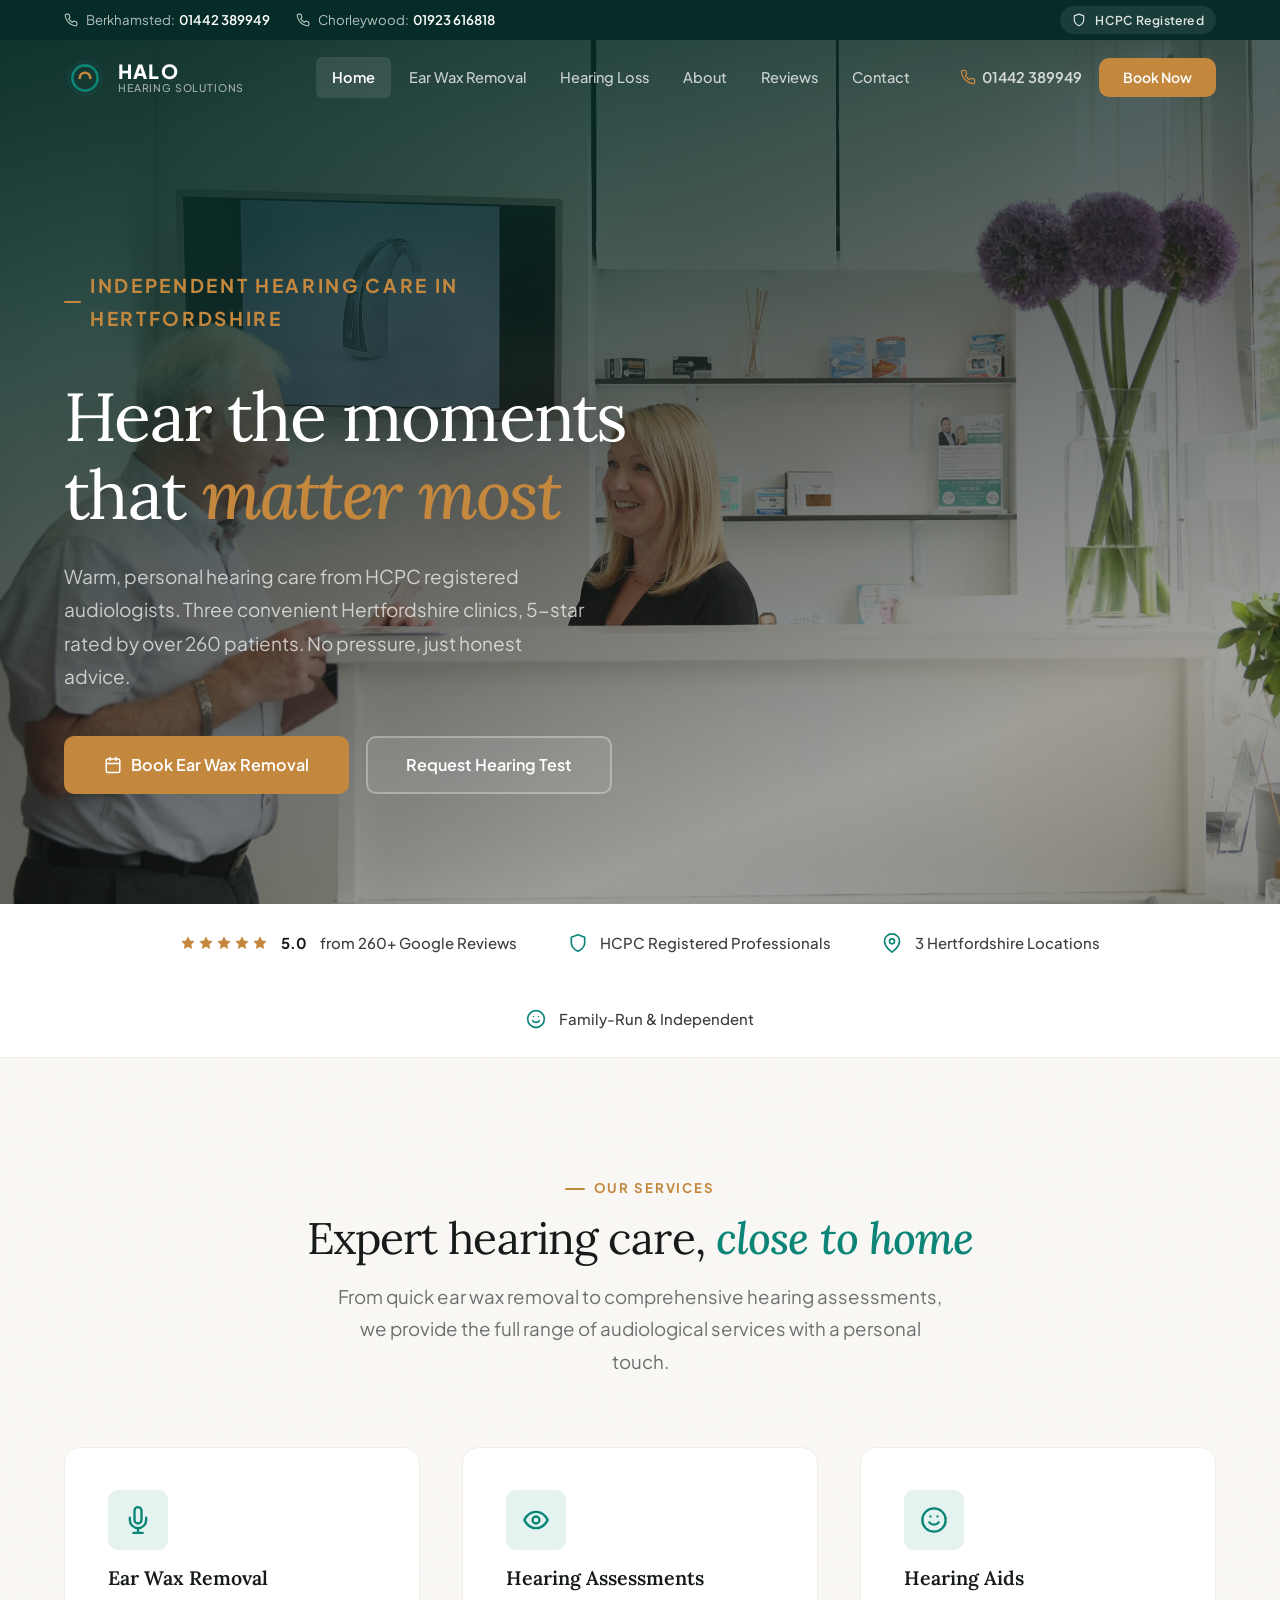
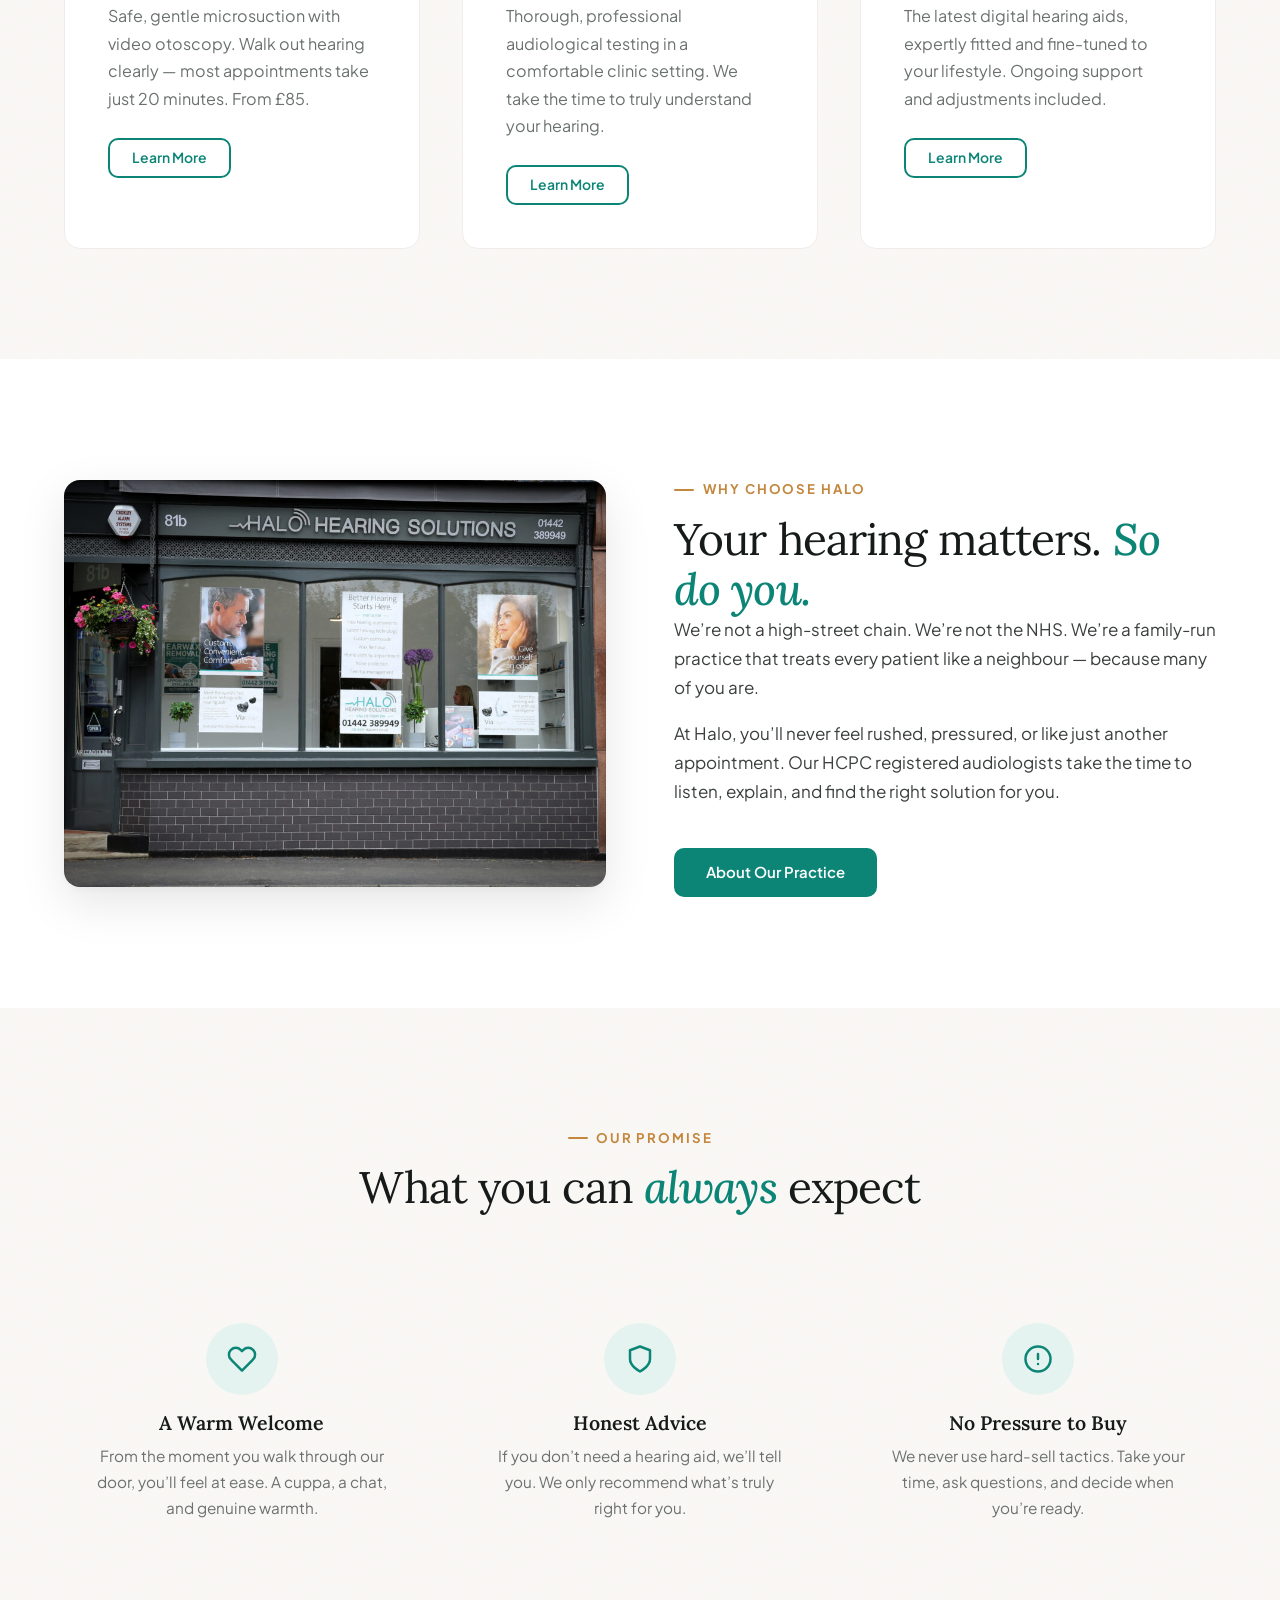
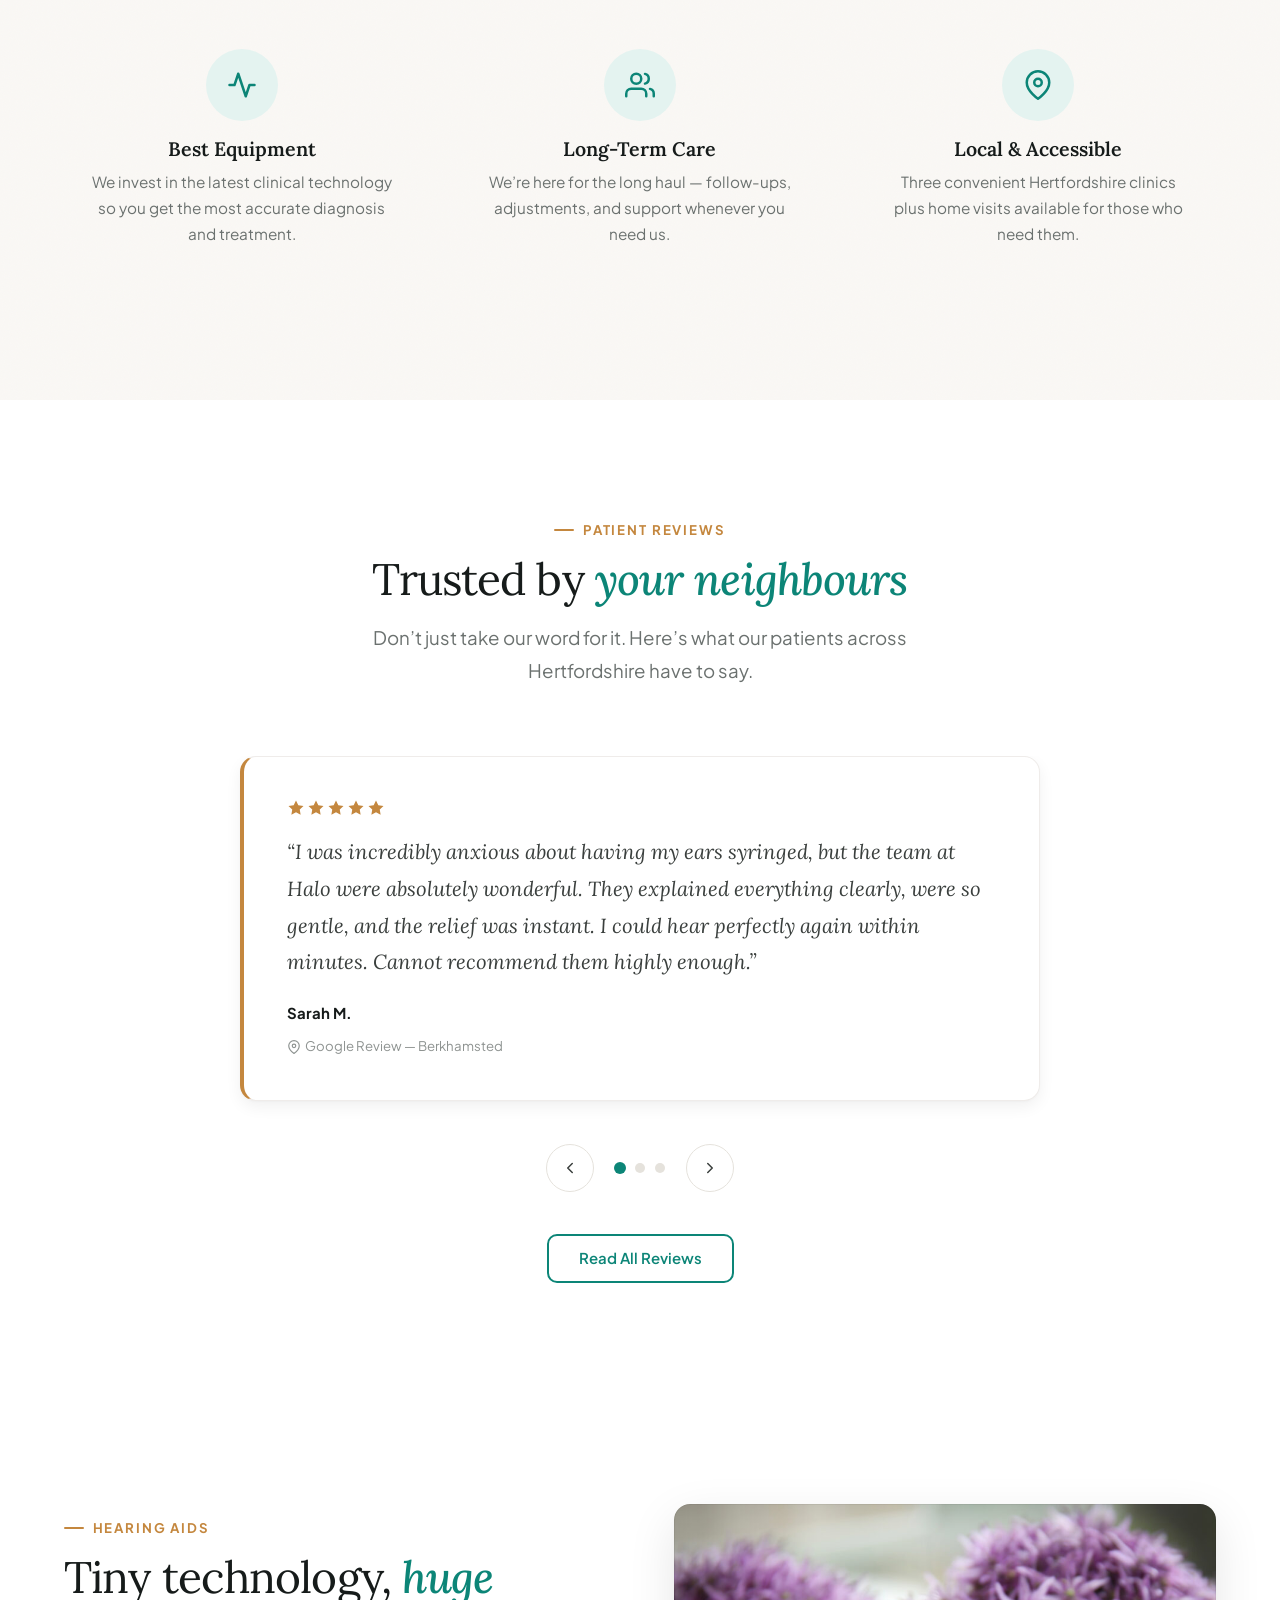
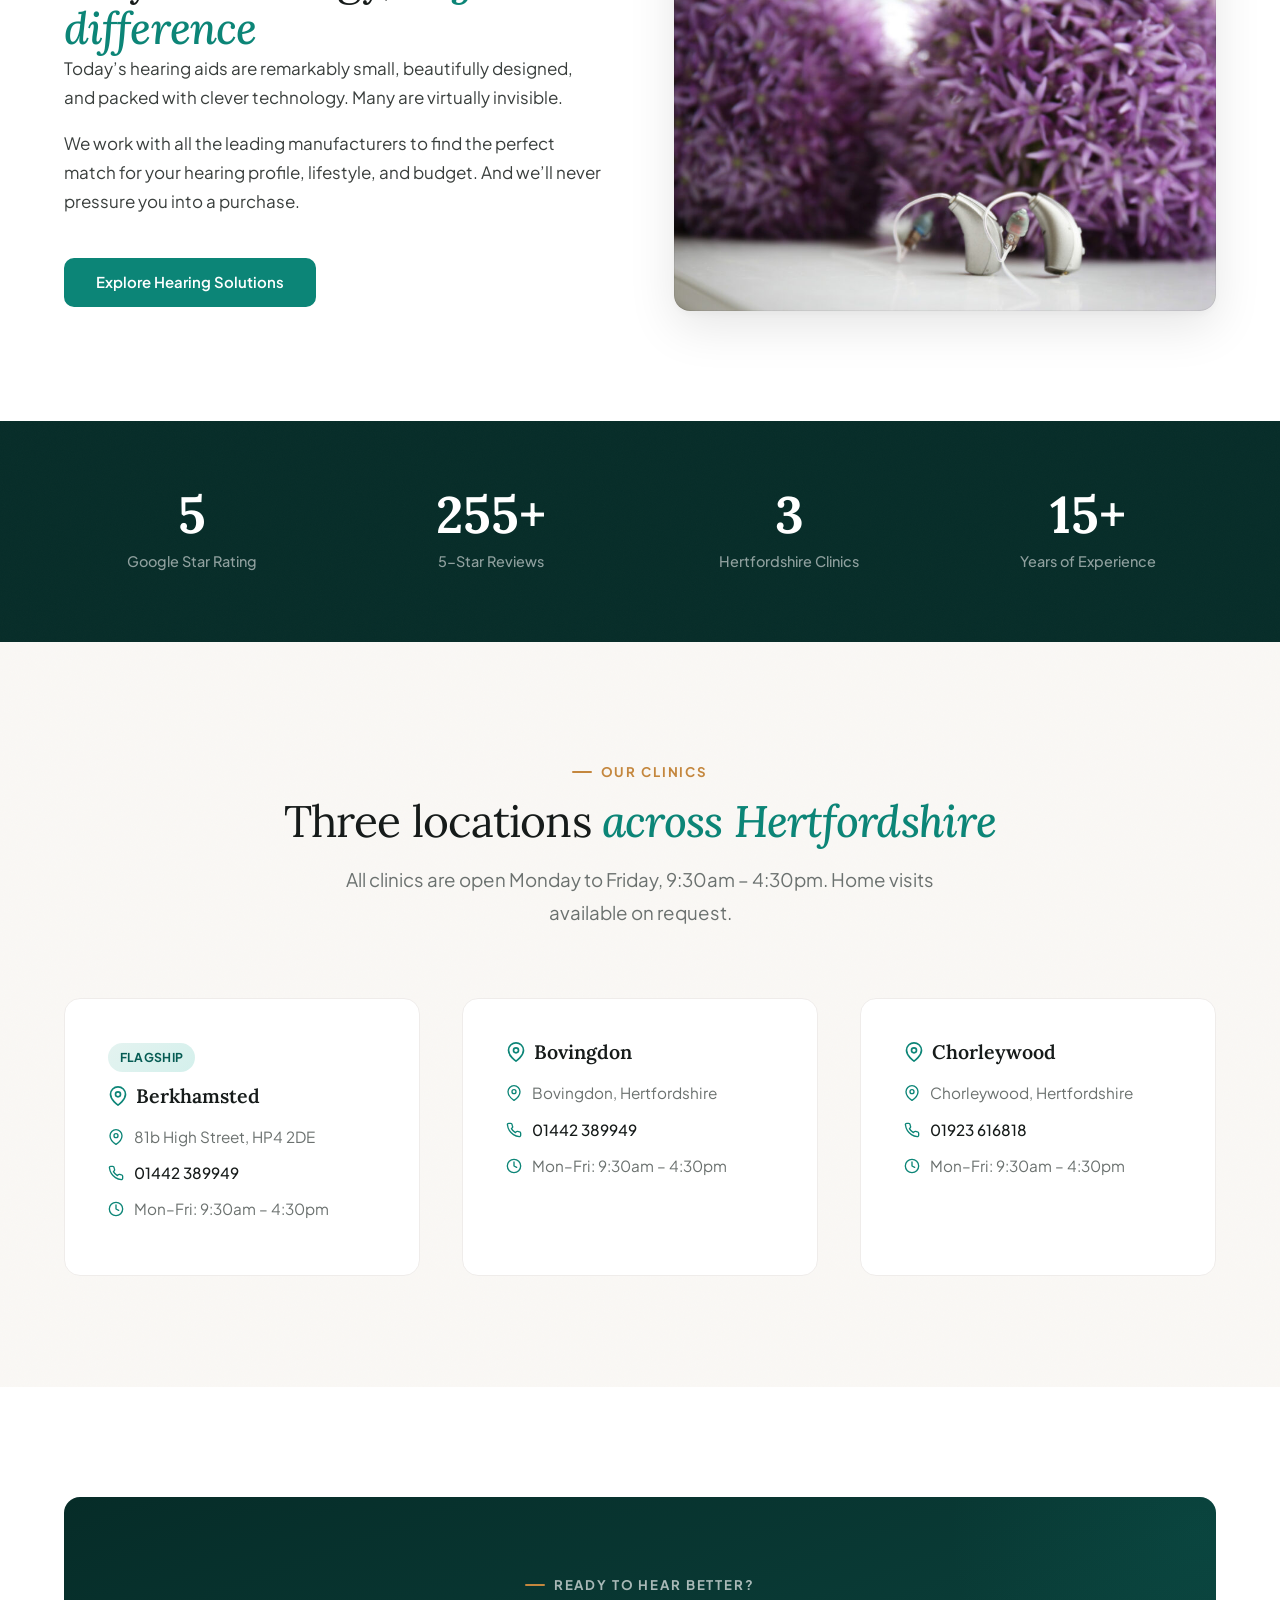
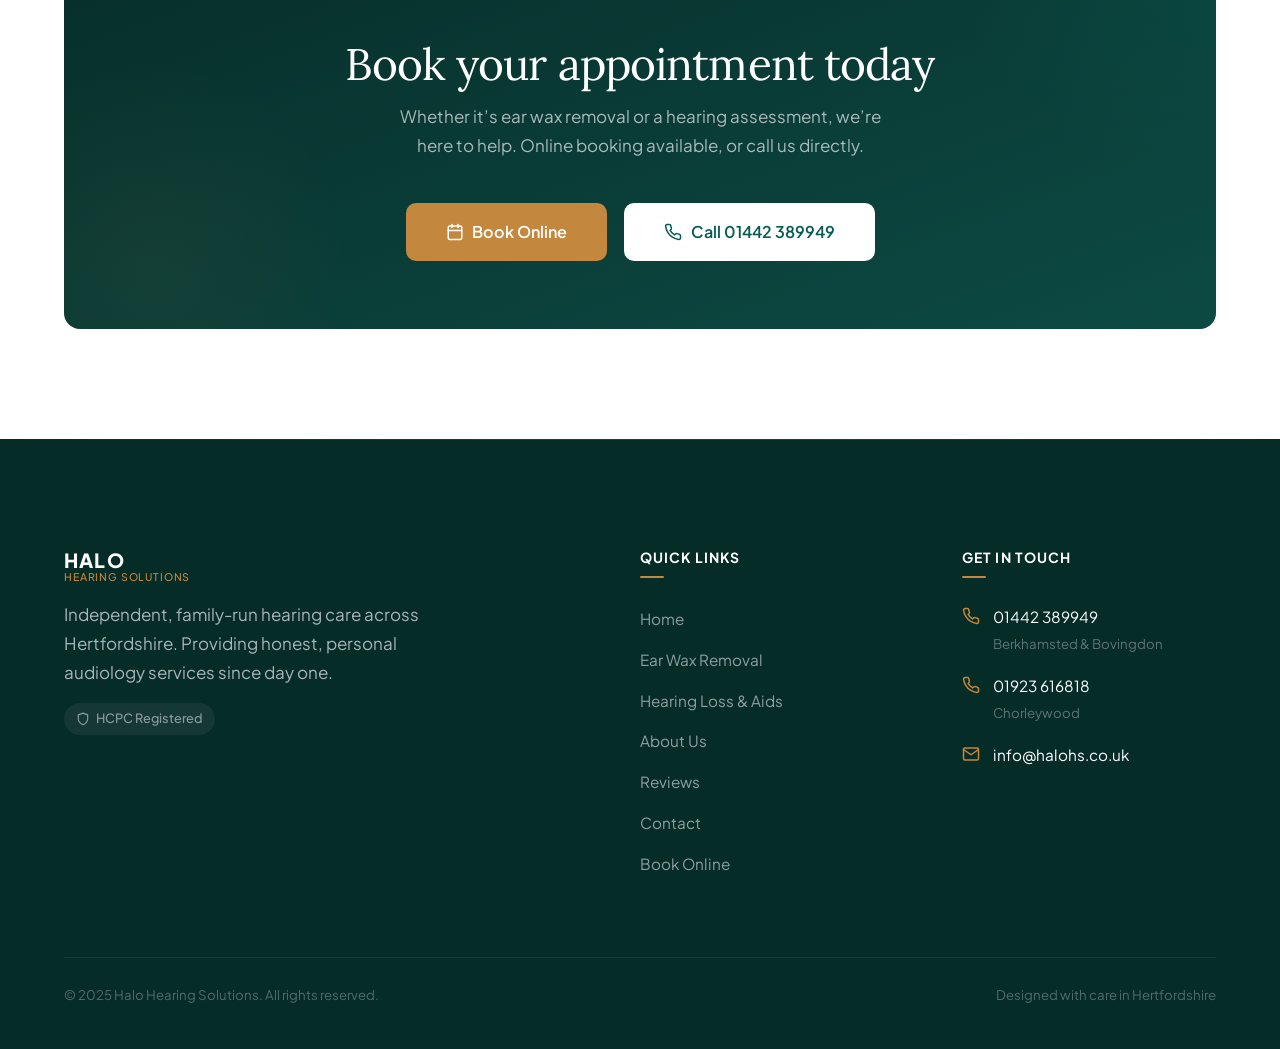
==== index.html @ b7a4bb9e "Initial commit: Halo Hearing Solutions website v5.0 Premium hearing care practice website for Hertfo" ====
<!DOCTYPE html>
<html lang="en">
<head>
  <meta charset="UTF-8">
  <meta name="viewport" content="width=device-width, initial-scale=1.0">
  <title>Halo Hearing Solutions | Independent Hearing Care in Hertfordshire</title>
  <meta name="description" content="Halo Hearing Solutions — independent, 5-star rated hearing care in Berkhamsted, Bovingdon &amp; Chorleywood. Ear wax removal, hearing tests &amp; hearing aids. HCPC registered.">
  <meta property="og:title" content="Halo Hearing Solutions | Independent Hearing Care in Hertfordshire">
  <meta property="og:description" content="Premium, independent hearing care across three Hertfordshire locations. 5-star Google rated. HCPC registered professionals.">
  <meta property="og:type" content="website">
  <link rel="icon" href="data:image/svg+xml,<svg xmlns='http://www.w3.org/2000/svg' viewBox='0 0 100 100'><text y='.9em' font-size='90'>👂</text></svg>">
  <link rel="preconnect" href="https://fonts.googleapis.com">
  <link rel="preconnect" href="https://fonts.gstatic.com" crossorigin>
  <link href="https://fonts.googleapis.com/css2?family=Lora:ital,wght@0,400;0,500;0,600;0,700;1,400;1,600&family=Plus+Jakarta+Sans:wght@400;500;600;700&display=swap" rel="stylesheet">
  <link rel="stylesheet" href="css/styles.css?v=5">
  <script type="application/ld+json">
  {
    "@context": "https://schema.org",
    "@type": "MedicalBusiness",
    "name": "Halo Hearing Solutions",
    "url": "https://halohs.co.uk",
    "telephone": "+441442389949",
    "email": "info@halohs.co.uk",
    "description": "Independent hearing care practice in Hertfordshire offering ear wax removal, hearing assessments and hearing aids.",
    "areaServed": "Hertfordshire, UK",
    "aggregateRating": {
      "@type": "AggregateRating",
      "ratingValue": "5.0",
      "reviewCount": "260"
    },
    "address": [
      {
        "@type": "PostalAddress",
        "streetAddress": "81b High Street",
        "addressLocality": "Berkhamsted",
        "addressRegion": "Hertfordshire",
        "postalCode": "HP4 2DE",
        "addressCountry": "GB"
      }
    ],
    "openingHours": "Mo-Fr 09:30-16:30"
  }
  </script>
</head>
<body>

  <a href="#main" class="skip-link">Skip to main content</a>
  <div class="scroll-progress" aria-hidden="true"></div>

  <!-- ============ TOP BAR ============ -->
  <div class="top-bar" role="banner">
    <div class="top-bar-inner">
      <div class="top-bar-phones">
        <span>
          <svg viewBox="0 0 24 24" fill="none" stroke="currentColor" stroke-width="2" stroke-linecap="round" stroke-linejoin="round"><path d="M22 16.92v3a2 2 0 0 1-2.18 2 19.79 19.79 0 0 1-8.63-3.07 19.5 19.5 0 0 1-6-6 19.79 19.79 0 0 1-3.07-8.67A2 2 0 0 1 4.11 2h3a2 2 0 0 1 2 1.72c.127.96.361 1.903.7 2.81a2 2 0 0 1-.45 2.11L8.09 9.91a16 16 0 0 0 6 6l1.27-1.27a2 2 0 0 1 2.11-.45c.907.339 1.85.573 2.81.7A2 2 0 0 1 22 16.92z"/></svg>
          Berkhamsted: <a href="tel:01442389949">01442 389949</a>
        </span>
        <span>
          <svg viewBox="0 0 24 24" fill="none" stroke="currentColor" stroke-width="2" stroke-linecap="round" stroke-linejoin="round"><path d="M22 16.92v3a2 2 0 0 1-2.18 2 19.79 19.79 0 0 1-8.63-3.07 19.5 19.5 0 0 1-6-6 19.79 19.79 0 0 1-3.07-8.67A2 2 0 0 1 4.11 2h3a2 2 0 0 1 2 1.72c.127.96.361 1.903.7 2.81a2 2 0 0 1-.45 2.11L8.09 9.91a16 16 0 0 0 6 6l1.27-1.27a2 2 0 0 1 2.11-.45c.907.339 1.85.573 2.81.7A2 2 0 0 1 22 16.92z"/></svg>
          Chorleywood: <a href="tel:01923616818">01923 616818</a>
        </span>
      </div>
      <div>
        <span class="badge-hcpc">
          <svg viewBox="0 0 24 24" fill="none" stroke="currentColor" stroke-width="2" stroke-linecap="round" stroke-linejoin="round"><path d="M12 22s8-4 8-10V5l-8-3-8 3v7c0 6 8 10 8 10z"/></svg>
          HCPC Registered
        </span>
      </div>
    </div>
  </div>

  <!-- ============ HEADER ============ -->
  <header class="header header--hero">
    <div class="header-inner">
      <a href="index.html" class="logo" aria-label="Halo Hearing Solutions — Home">
        <svg class="logo-mark" viewBox="0 0 40 40" fill="none" xmlns="http://www.w3.org/2000/svg">
          <path d="M20 4C11.16 4 4 11.16 4 20s7.16 16 16 16 16-7.16 16-16S28.84 4 20 4z" stroke="currentColor" stroke-width="2" fill="none" opacity="0.15"/>
          <path d="M20 8c-6.63 0-12 5.37-12 12s5.37 12 12 12 12-5.37 12-12S26.63 8 20 8z" stroke="var(--teal)" stroke-width="2.5" fill="none"/>
          <path d="M15 20a5 5 0 0 1 10 0" stroke="var(--gold)" stroke-width="2.5" stroke-linecap="round" fill="none"/>
        </svg>
        <div class="logo-text">
          HALO
          <span>Hearing Solutions</span>
        </div>
      </a>

      <nav class="nav" aria-label="Main navigation">
        <div class="nav-links">
          <a href="index.html" class="active">Home</a>
          <a href="ear-wax-removal.html">Ear Wax Removal</a>
          <a href="hearing-loss.html">Hearing Loss</a>
          <a href="about.html">About</a>
          <a href="reviews.html">Reviews</a>
          <a href="contact.html">Contact</a>
        </div>
        <div class="header-cta">
          <a href="tel:01442389949" class="header-phone">
            <svg viewBox="0 0 24 24" fill="none" stroke="currentColor" stroke-width="2" stroke-linecap="round" stroke-linejoin="round"><path d="M22 16.92v3a2 2 0 0 1-2.18 2 19.79 19.79 0 0 1-8.63-3.07 19.5 19.5 0 0 1-6-6 19.79 19.79 0 0 1-3.07-8.67A2 2 0 0 1 4.11 2h3a2 2 0 0 1 2 1.72c.127.96.361 1.903.7 2.81a2 2 0 0 1-.45 2.11L8.09 9.91a16 16 0 0 0 6 6l1.27-1.27a2 2 0 0 1 2.11-.45c.907.339 1.85.573 2.81.7A2 2 0 0 1 22 16.92z"/></svg>
            01442 389949
          </a>
          <a href="https://halohs.co.uk/appointment-booking/" class="btn btn-primary btn-sm">Book Now</a>
        </div>
      </nav>

      <button class="menu-toggle" aria-label="Open menu" aria-expanded="false" aria-controls="mobile-nav">
        <span></span><span></span><span></span>
      </button>
    </div>
  </header>

  <!-- ============ MOBILE NAV ============ -->
  <nav class="mobile-nav" id="mobile-nav" aria-label="Mobile navigation">
    <a href="index.html" class="active">Home</a>
    <a href="ear-wax-removal.html">Ear Wax Removal</a>
    <a href="hearing-loss.html">Hearing Loss</a>
    <a href="about.html">About</a>
    <a href="reviews.html">Reviews</a>
    <a href="contact.html">Contact</a>
    <div class="mobile-nav-contact">
      <a href="https://halohs.co.uk/appointment-booking/" class="btn btn-primary">Book Appointment</a>
      <a href="tel:01442389949" class="btn btn-outline">Call Us</a>
    </div>
  </nav>

  <!-- ============ HERO ============ -->
  <section class="hero hero--home" id="hero">
    <div class="hero-bg">
      <img src="images/customer-in-shop.jpg" alt="A patient being welcomed at the Halo Hearing Solutions reception" loading="eager">
    </div>
    <div class="container">
      <div class="hero-content--home">
        <p class="subtitle">Independent Hearing Care in Hertfordshire</p>
        <h1>Hear the moments that <em>matter most</em></h1>
        <p>Warm, personal hearing care from HCPC registered audiologists. Three convenient Hertfordshire clinics, 5-star rated by over 260 patients. No pressure, just honest advice.</p>
        <div class="hero-actions">
          <a href="https://halohs.co.uk/appointment-booking/" class="btn btn-primary btn-lg">
            <svg viewBox="0 0 24 24" fill="none" stroke="currentColor" stroke-width="2" stroke-linecap="round" stroke-linejoin="round"><rect x="3" y="4" width="18" height="18" rx="2" ry="2"/><line x1="16" y1="2" x2="16" y2="6"/><line x1="8" y1="2" x2="8" y2="6"/><line x1="3" y1="10" x2="21" y2="10"/></svg>
            Book Ear Wax Removal
          </a>
          <a href="contact.html" class="btn btn-ghost btn-lg">Request Hearing Test</a>
        </div>
      </div>
    </div>
  </section>

  <main id="main">

    <!-- ============ TRUST BAR ============ -->
    <div class="trust-bar">
      <div class="container">
        <div class="trust-items">
          <div class="trust-item">
            <div class="stars">
              <svg viewBox="0 0 24 24" fill="currentColor"><path d="M12 2l3.09 6.26L22 9.27l-5 4.87 1.18 6.88L12 17.77l-6.18 3.25L7 14.14 2 9.27l6.91-1.01L12 2z"/></svg>
              <svg viewBox="0 0 24 24" fill="currentColor"><path d="M12 2l3.09 6.26L22 9.27l-5 4.87 1.18 6.88L12 17.77l-6.18 3.25L7 14.14 2 9.27l6.91-1.01L12 2z"/></svg>
              <svg viewBox="0 0 24 24" fill="currentColor"><path d="M12 2l3.09 6.26L22 9.27l-5 4.87 1.18 6.88L12 17.77l-6.18 3.25L7 14.14 2 9.27l6.91-1.01L12 2z"/></svg>
              <svg viewBox="0 0 24 24" fill="currentColor"><path d="M12 2l3.09 6.26L22 9.27l-5 4.87 1.18 6.88L12 17.77l-6.18 3.25L7 14.14 2 9.27l6.91-1.01L12 2z"/></svg>
              <svg viewBox="0 0 24 24" fill="currentColor"><path d="M12 2l3.09 6.26L22 9.27l-5 4.87 1.18 6.88L12 17.77l-6.18 3.25L7 14.14 2 9.27l6.91-1.01L12 2z"/></svg>
            </div>
            <strong>5.0</strong> from 260+ Google Reviews
          </div>
          <div class="trust-item">
            <svg viewBox="0 0 24 24" fill="none" stroke="currentColor" stroke-width="2" stroke-linecap="round" stroke-linejoin="round"><path d="M12 22s8-4 8-10V5l-8-3-8 3v7c0 6 8 10 8 10z"/></svg>
            HCPC Registered Professionals
          </div>
          <div class="trust-item">
            <svg viewBox="0 0 24 24" fill="none" stroke="currentColor" stroke-width="2" stroke-linecap="round" stroke-linejoin="round"><path d="M21 10c0 7-9 13-9 13s-9-6-9-13a9 9 0 0 1 18 0z"/><circle cx="12" cy="10" r="3"/></svg>
            3 Hertfordshire Locations
          </div>
          <div class="trust-item">
            <svg viewBox="0 0 24 24" fill="none" stroke="currentColor" stroke-width="2" stroke-linecap="round" stroke-linejoin="round"><circle cx="12" cy="12" r="10"/><path d="M8 14s1.5 2 4 2 4-2 4-2"/><line x1="9" y1="9" x2="9.01" y2="9"/><line x1="15" y1="9" x2="15.01" y2="9"/></svg>
            Family-Run &amp; Independent
          </div>
        </div>
      </div>
    </div>

    <!-- ============ SERVICES ============ -->
    <section class="bg-cream" id="services">
      <div class="container">
        <div class="text-center reveal">
          <p class="subtitle">Our Services</p>
          <h2>Expert hearing care, <em>close to home</em></h2>
          <p class="section-intro">From quick ear wax removal to comprehensive hearing assessments, we provide the full range of audiological services with a personal touch.</p>
        </div>

        <div class="grid grid-3" style="margin-top: var(--sp-2xl);">
          <div class="card service-card reveal reveal-delay-1">
            <div class="card-icon">
              <svg viewBox="0 0 24 24" fill="none" stroke="currentColor" stroke-width="2" stroke-linecap="round" stroke-linejoin="round"><path d="M12 1a3 3 0 0 0-3 3v8a3 3 0 0 0 6 0V4a3 3 0 0 0-3-3z"/><path d="M19 10v2a7 7 0 0 1-14 0v-2"/><line x1="12" y1="19" x2="12" y2="23"/><line x1="8" y1="23" x2="16" y2="23"/></svg>
            </div>
            <h4>Ear Wax Removal</h4>
            <p>Safe, gentle microsuction with video otoscopy. Walk out hearing clearly — most appointments take just 20 minutes. From &pound;85.</p>
            <a href="ear-wax-removal.html" class="btn btn-outline btn-sm">Learn More</a>
          </div>

          <div class="card service-card reveal reveal-delay-2">
            <div class="card-icon">
              <svg viewBox="0 0 24 24" fill="none" stroke="currentColor" stroke-width="2" stroke-linecap="round" stroke-linejoin="round"><path d="M2 12s3-7 10-7 10 7 10 7-3 7-10 7-10-7-10-7z"/><circle cx="12" cy="12" r="3"/></svg>
            </div>
            <h4>Hearing Assessments</h4>
            <p>Thorough, professional audiological testing in a comfortable clinic setting. We take the time to truly understand your hearing.</p>
            <a href="hearing-loss.html" class="btn btn-outline btn-sm">Learn More</a>
          </div>

          <div class="card service-card reveal reveal-delay-3">
            <div class="card-icon">
              <svg viewBox="0 0 24 24" fill="none" stroke="currentColor" stroke-width="2" stroke-linecap="round" stroke-linejoin="round"><circle cx="12" cy="12" r="10"/><path d="M8 14s1.5 2 4 2 4-2 4-2"/><line x1="9" y1="9" x2="9.01" y2="9"/><line x1="15" y1="9" x2="15.01" y2="9"/></svg>
            </div>
            <h4>Hearing Aids</h4>
            <p>The latest digital hearing aids, expertly fitted and fine-tuned to your lifestyle. Ongoing support and adjustments included.</p>
            <a href="hearing-loss.html" class="btn btn-outline btn-sm">Learn More</a>
          </div>
        </div>
      </div>
    </section>

    <!-- ============ WHY HALO (Split Content) ============ -->
    <section class="bg-white">
      <div class="container">
        <div class="content-split">
          <div class="content-image reveal">
            <img src="images/shopfront.jpg" alt="The Halo Hearing Solutions clinic in Berkhamsted" loading="lazy">
          </div>
          <div class="reveal">
            <p class="subtitle">Why Choose Halo</p>
            <h2>Your hearing matters. <em>So do you.</em></h2>
            <p>We&rsquo;re not a high-street chain. We&rsquo;re not the NHS. We&rsquo;re a family-run practice that treats every patient like a neighbour — because many of you are.</p>
            <p>At Halo, you&rsquo;ll never feel rushed, pressured, or like just another appointment. Our HCPC registered audiologists take the time to listen, explain, and find the right solution for you.</p>
            <div style="margin-top: var(--sp-xl);">
              <a href="about.html" class="btn btn-teal">About Our Practice</a>
            </div>
          </div>
        </div>
      </div>
    </section>

    <!-- ============ OUR PROMISE ============ -->
    <section class="bg-cream">
      <div class="container">
        <div class="text-center reveal">
          <p class="subtitle">Our Promise</p>
          <h2>What you can <em>always</em> expect</h2>
        </div>

        <div class="promise-grid" style="margin-top: var(--sp-2xl);">
          <div class="promise-item reveal reveal-delay-1">
            <div class="promise-icon">
              <svg viewBox="0 0 24 24" fill="none" stroke="currentColor" stroke-width="2" stroke-linecap="round" stroke-linejoin="round"><path d="M20.84 4.61a5.5 5.5 0 0 0-7.78 0L12 5.67l-1.06-1.06a5.5 5.5 0 0 0-7.78 7.78l1.06 1.06L12 21.23l7.78-7.78 1.06-1.06a5.5 5.5 0 0 0 0-7.78z"/></svg>
            </div>
            <h4>A Warm Welcome</h4>
            <p>From the moment you walk through our door, you&rsquo;ll feel at ease. A cuppa, a chat, and genuine warmth.</p>
          </div>

          <div class="promise-item reveal reveal-delay-2">
            <div class="promise-icon">
              <svg viewBox="0 0 24 24" fill="none" stroke="currentColor" stroke-width="2" stroke-linecap="round" stroke-linejoin="round"><path d="M12 22s8-4 8-10V5l-8-3-8 3v7c0 6 8 10 8 10z"/></svg>
            </div>
            <h4>Honest Advice</h4>
            <p>If you don&rsquo;t need a hearing aid, we&rsquo;ll tell you. We only recommend what&rsquo;s truly right for you.</p>
          </div>

          <div class="promise-item reveal reveal-delay-3">
            <div class="promise-icon">
              <svg viewBox="0 0 24 24" fill="none" stroke="currentColor" stroke-width="2" stroke-linecap="round" stroke-linejoin="round"><circle cx="12" cy="12" r="10"/><line x1="12" y1="8" x2="12" y2="12"/><line x1="12" y1="16" x2="12.01" y2="16"/></svg>
            </div>
            <h4>No Pressure to Buy</h4>
            <p>We never use hard-sell tactics. Take your time, ask questions, and decide when you&rsquo;re ready.</p>
          </div>

          <div class="promise-item reveal reveal-delay-1">
            <div class="promise-icon">
              <svg viewBox="0 0 24 24" fill="none" stroke="currentColor" stroke-width="2" stroke-linecap="round" stroke-linejoin="round"><polyline points="22 12 18 12 15 21 9 3 6 12 2 12"/></svg>
            </div>
            <h4>Best Equipment</h4>
            <p>We invest in the latest clinical technology so you get the most accurate diagnosis and treatment.</p>
          </div>

          <div class="promise-item reveal reveal-delay-2">
            <div class="promise-icon">
              <svg viewBox="0 0 24 24" fill="none" stroke="currentColor" stroke-width="2" stroke-linecap="round" stroke-linejoin="round"><path d="M17 21v-2a4 4 0 0 0-4-4H5a4 4 0 0 0-4 4v2"/><circle cx="9" cy="7" r="4"/><path d="M23 21v-2a4 4 0 0 0-3-3.87"/><path d="M16 3.13a4 4 0 0 1 0 7.75"/></svg>
            </div>
            <h4>Long-Term Care</h4>
            <p>We&rsquo;re here for the long haul — follow-ups, adjustments, and support whenever you need us.</p>
          </div>

          <div class="promise-item reveal reveal-delay-3">
            <div class="promise-icon">
              <svg viewBox="0 0 24 24" fill="none" stroke="currentColor" stroke-width="2" stroke-linecap="round" stroke-linejoin="round"><path d="M21 10c0 7-9 13-9 13s-9-6-9-13a9 9 0 0 1 18 0z"/><circle cx="12" cy="10" r="3"/></svg>
            </div>
            <h4>Local &amp; Accessible</h4>
            <p>Three convenient Hertfordshire clinics plus home visits available for those who need them.</p>
          </div>
        </div>
      </div>
    </section>

    <!-- ============ REVIEWS CAROUSEL ============ -->
    <section class="bg-white" id="reviews">
      <div class="container">
        <div class="text-center reveal">
          <p class="subtitle">Patient Reviews</p>
          <h2>Trusted by <em>your neighbours</em></h2>
          <p class="section-intro">Don&rsquo;t just take our word for it. Here&rsquo;s what our patients across Hertfordshire have to say.</p>
        </div>

        <div class="review-carousel reveal" style="margin-top: var(--sp-2xl);" tabindex="0" role="region" aria-label="Patient reviews carousel">
          <div class="review-carousel-track">
            <div class="review-carousel-slide">
              <div class="review-card review-featured">
                <div class="review-stars">
                  <svg viewBox="0 0 24 24" fill="currentColor"><path d="M12 2l3.09 6.26L22 9.27l-5 4.87 1.18 6.88L12 17.77l-6.18 3.25L7 14.14 2 9.27l6.91-1.01L12 2z"/></svg>
                  <svg viewBox="0 0 24 24" fill="currentColor"><path d="M12 2l3.09 6.26L22 9.27l-5 4.87 1.18 6.88L12 17.77l-6.18 3.25L7 14.14 2 9.27l6.91-1.01L12 2z"/></svg>
                  <svg viewBox="0 0 24 24" fill="currentColor"><path d="M12 2l3.09 6.26L22 9.27l-5 4.87 1.18 6.88L12 17.77l-6.18 3.25L7 14.14 2 9.27l6.91-1.01L12 2z"/></svg>
                  <svg viewBox="0 0 24 24" fill="currentColor"><path d="M12 2l3.09 6.26L22 9.27l-5 4.87 1.18 6.88L12 17.77l-6.18 3.25L7 14.14 2 9.27l6.91-1.01L12 2z"/></svg>
                  <svg viewBox="0 0 24 24" fill="currentColor"><path d="M12 2l3.09 6.26L22 9.27l-5 4.87 1.18 6.88L12 17.77l-6.18 3.25L7 14.14 2 9.27l6.91-1.01L12 2z"/></svg>
                </div>
                <blockquote>&ldquo;I was incredibly anxious about having my ears syringed, but the team at Halo were absolutely wonderful. They explained everything clearly, were so gentle, and the relief was instant. I could hear perfectly again within minutes. Cannot recommend them highly enough.&rdquo;</blockquote>
                <cite>Sarah M.</cite>
                <div class="review-source">
                  <svg viewBox="0 0 24 24" fill="none" stroke="currentColor" stroke-width="2" stroke-linecap="round" stroke-linejoin="round"><path d="M21 10c0 7-9 13-9 13s-9-6-9-13a9 9 0 0 1 18 0z"/><circle cx="12" cy="10" r="3"/></svg>
                  Google Review — Berkhamsted
                </div>
              </div>
            </div>
            <div class="review-carousel-slide">
              <div class="review-card review-featured">
                <div class="review-stars">
                  <svg viewBox="0 0 24 24" fill="currentColor"><path d="M12 2l3.09 6.26L22 9.27l-5 4.87 1.18 6.88L12 17.77l-6.18 3.25L7 14.14 2 9.27l6.91-1.01L12 2z"/></svg>
                  <svg viewBox="0 0 24 24" fill="currentColor"><path d="M12 2l3.09 6.26L22 9.27l-5 4.87 1.18 6.88L12 17.77l-6.18 3.25L7 14.14 2 9.27l6.91-1.01L12 2z"/></svg>
                  <svg viewBox="0 0 24 24" fill="currentColor"><path d="M12 2l3.09 6.26L22 9.27l-5 4.87 1.18 6.88L12 17.77l-6.18 3.25L7 14.14 2 9.27l6.91-1.01L12 2z"/></svg>
                  <svg viewBox="0 0 24 24" fill="currentColor"><path d="M12 2l3.09 6.26L22 9.27l-5 4.87 1.18 6.88L12 17.77l-6.18 3.25L7 14.14 2 9.27l6.91-1.01L12 2z"/></svg>
                  <svg viewBox="0 0 24 24" fill="currentColor"><path d="M12 2l3.09 6.26L22 9.27l-5 4.87 1.18 6.88L12 17.77l-6.18 3.25L7 14.14 2 9.27l6.91-1.01L12 2z"/></svg>
                </div>
                <blockquote>&ldquo;My father is 89 and quite frail. The care and patience shown by the team was exceptional. They treated him with such dignity and kindness. His hearing aids have given him a new lease of life — he can join family conversations again.&rdquo;</blockquote>
                <cite>James T.</cite>
                <div class="review-source">
                  <svg viewBox="0 0 24 24" fill="none" stroke="currentColor" stroke-width="2" stroke-linecap="round" stroke-linejoin="round"><path d="M21 10c0 7-9 13-9 13s-9-6-9-13a9 9 0 0 1 18 0z"/><circle cx="12" cy="10" r="3"/></svg>
                  Google Review — Bovingdon
                </div>
              </div>
            </div>
            <div class="review-carousel-slide">
              <div class="review-card review-featured">
                <div class="review-stars">
                  <svg viewBox="0 0 24 24" fill="currentColor"><path d="M12 2l3.09 6.26L22 9.27l-5 4.87 1.18 6.88L12 17.77l-6.18 3.25L7 14.14 2 9.27l6.91-1.01L12 2z"/></svg>
                  <svg viewBox="0 0 24 24" fill="currentColor"><path d="M12 2l3.09 6.26L22 9.27l-5 4.87 1.18 6.88L12 17.77l-6.18 3.25L7 14.14 2 9.27l6.91-1.01L12 2z"/></svg>
                  <svg viewBox="0 0 24 24" fill="currentColor"><path d="M12 2l3.09 6.26L22 9.27l-5 4.87 1.18 6.88L12 17.77l-6.18 3.25L7 14.14 2 9.27l6.91-1.01L12 2z"/></svg>
                  <svg viewBox="0 0 24 24" fill="currentColor"><path d="M12 2l3.09 6.26L22 9.27l-5 4.87 1.18 6.88L12 17.77l-6.18 3.25L7 14.14 2 9.27l6.91-1.01L12 2z"/></svg>
                  <svg viewBox="0 0 24 24" fill="currentColor"><path d="M12 2l3.09 6.26L22 9.27l-5 4.87 1.18 6.88L12 17.77l-6.18 3.25L7 14.14 2 9.27l6.91-1.01L12 2z"/></svg>
                </div>
                <blockquote>&ldquo;Booked in for ear wax removal — the whole process was quick, painless and professional. No hard sell for hearing aids, just genuine advice. The difference was immediate. Will definitely come back and recommend to everyone.&rdquo;</blockquote>
                <cite>David R.</cite>
                <div class="review-source">
                  <svg viewBox="0 0 24 24" fill="none" stroke="currentColor" stroke-width="2" stroke-linecap="round" stroke-linejoin="round"><path d="M21 10c0 7-9 13-9 13s-9-6-9-13a9 9 0 0 1 18 0z"/><circle cx="12" cy="10" r="3"/></svg>
                  Google Review — Chorleywood
                </div>
              </div>
            </div>
          </div>

          <div class="carousel-controls">
            <button class="carousel-btn carousel-btn--prev" aria-label="Previous review">
              <svg viewBox="0 0 24 24" fill="none" stroke="currentColor" stroke-width="2" stroke-linecap="round" stroke-linejoin="round"><polyline points="15 18 9 12 15 6"/></svg>
            </button>
            <div class="carousel-dots">
              <button class="carousel-dot active" aria-label="Go to review 1"></button>
              <button class="carousel-dot" aria-label="Go to review 2"></button>
              <button class="carousel-dot" aria-label="Go to review 3"></button>
            </div>
            <button class="carousel-btn carousel-btn--next" aria-label="Next review">
              <svg viewBox="0 0 24 24" fill="none" stroke="currentColor" stroke-width="2" stroke-linecap="round" stroke-linejoin="round"><polyline points="9 18 15 12 9 6"/></svg>
            </button>
          </div>
        </div>

        <div class="text-center" style="margin-top: var(--sp-xl);">
          <a href="reviews.html" class="btn btn-outline">Read All Reviews</a>
        </div>
      </div>
    </section>

    <!-- ============ HEARING AIDS SPLIT ============ -->
    <section class="bg-white">
      <div class="container">
        <div class="content-split reverse">
          <div class="content-image reveal">
            <img src="images/hearingaid.jpg" alt="Modern hearing aids — small, discreet, and powerful" loading="lazy">
          </div>
          <div class="reveal">
            <p class="subtitle">Hearing Aids</p>
            <h2>Tiny technology, <em>huge difference</em></h2>
            <p>Today&rsquo;s hearing aids are remarkably small, beautifully designed, and packed with clever technology. Many are virtually invisible.</p>
            <p>We work with all the leading manufacturers to find the perfect match for your hearing profile, lifestyle, and budget. And we&rsquo;ll never pressure you into a purchase.</p>
            <div style="margin-top: var(--sp-xl);">
              <a href="hearing-loss.html" class="btn btn-teal">Explore Hearing Solutions</a>
            </div>
          </div>
        </div>
      </div>
    </section>

    <!-- ============ STATS ============ -->
    <section class="bg-dark compact">
      <div class="container">
        <div class="stats-row reveal">
          <div>
            <div class="stat-number" data-count="5.0" data-suffix="">5.0</div>
            <div class="stat-label">Google Star Rating</div>
          </div>
          <div>
            <div class="stat-number" data-count="260" data-suffix="+">260+</div>
            <div class="stat-label">5-Star Reviews</div>
          </div>
          <div>
            <div class="stat-number" data-count="3" data-suffix="">3</div>
            <div class="stat-label">Hertfordshire Clinics</div>
          </div>
          <div>
            <div class="stat-number" data-count="15" data-suffix="+">15+</div>
            <div class="stat-label">Years of Experience</div>
          </div>
        </div>
      </div>
    </section>

    <!-- ============ LOCATIONS ============ -->
    <section class="bg-cream" id="locations">
      <div class="container">
        <div class="text-center reveal">
          <p class="subtitle">Our Clinics</p>
          <h2>Three locations <em>across Hertfordshire</em></h2>
          <p class="section-intro">All clinics are open Monday to Friday, 9:30am &ndash; 4:30pm. Home visits available on request.</p>
        </div>

        <div class="grid grid-3" style="margin-top: var(--sp-2xl);">
          <div class="location-card reveal reveal-delay-1">
            <span class="location-tag">Flagship</span>
            <h4>
              <svg viewBox="0 0 24 24" fill="none" stroke="currentColor" stroke-width="2" stroke-linecap="round" stroke-linejoin="round"><path d="M21 10c0 7-9 13-9 13s-9-6-9-13a9 9 0 0 1 18 0z"/><circle cx="12" cy="10" r="3"/></svg>
              Berkhamsted
            </h4>
            <div class="location-detail">
              <svg viewBox="0 0 24 24" fill="none" stroke="currentColor" stroke-width="2" stroke-linecap="round" stroke-linejoin="round"><path d="M21 10c0 7-9 13-9 13s-9-6-9-13a9 9 0 0 1 18 0z"/><circle cx="12" cy="10" r="3"/></svg>
              81b High Street, HP4 2DE
            </div>
            <div class="location-detail">
              <svg viewBox="0 0 24 24" fill="none" stroke="currentColor" stroke-width="2" stroke-linecap="round" stroke-linejoin="round"><path d="M22 16.92v3a2 2 0 0 1-2.18 2 19.79 19.79 0 0 1-8.63-3.07 19.5 19.5 0 0 1-6-6 19.79 19.79 0 0 1-3.07-8.67A2 2 0 0 1 4.11 2h3a2 2 0 0 1 2 1.72c.127.96.361 1.903.7 2.81a2 2 0 0 1-.45 2.11L8.09 9.91a16 16 0 0 0 6 6l1.27-1.27a2 2 0 0 1 2.11-.45c.907.339 1.85.573 2.81.7A2 2 0 0 1 22 16.92z"/></svg>
              <a href="tel:01442389949">01442 389949</a>
            </div>
            <div class="location-detail">
              <svg viewBox="0 0 24 24" fill="none" stroke="currentColor" stroke-width="2" stroke-linecap="round" stroke-linejoin="round"><circle cx="12" cy="12" r="10"/><polyline points="12 6 12 12 16 14"/></svg>
              Mon&ndash;Fri: 9:30am &ndash; 4:30pm
            </div>
          </div>

          <div class="location-card reveal reveal-delay-2">
            <h4>
              <svg viewBox="0 0 24 24" fill="none" stroke="currentColor" stroke-width="2" stroke-linecap="round" stroke-linejoin="round"><path d="M21 10c0 7-9 13-9 13s-9-6-9-13a9 9 0 0 1 18 0z"/><circle cx="12" cy="10" r="3"/></svg>
              Bovingdon
            </h4>
            <div class="location-detail">
              <svg viewBox="0 0 24 24" fill="none" stroke="currentColor" stroke-width="2" stroke-linecap="round" stroke-linejoin="round"><path d="M21 10c0 7-9 13-9 13s-9-6-9-13a9 9 0 0 1 18 0z"/><circle cx="12" cy="10" r="3"/></svg>
              Bovingdon, Hertfordshire
            </div>
            <div class="location-detail">
              <svg viewBox="0 0 24 24" fill="none" stroke="currentColor" stroke-width="2" stroke-linecap="round" stroke-linejoin="round"><path d="M22 16.92v3a2 2 0 0 1-2.18 2 19.79 19.79 0 0 1-8.63-3.07 19.5 19.5 0 0 1-6-6 19.79 19.79 0 0 1-3.07-8.67A2 2 0 0 1 4.11 2h3a2 2 0 0 1 2 1.72c.127.96.361 1.903.7 2.81a2 2 0 0 1-.45 2.11L8.09 9.91a16 16 0 0 0 6 6l1.27-1.27a2 2 0 0 1 2.11-.45c.907.339 1.85.573 2.81.7A2 2 0 0 1 22 16.92z"/></svg>
              <a href="tel:01442389949">01442 389949</a>
            </div>
            <div class="location-detail">
              <svg viewBox="0 0 24 24" fill="none" stroke="currentColor" stroke-width="2" stroke-linecap="round" stroke-linejoin="round"><circle cx="12" cy="12" r="10"/><polyline points="12 6 12 12 16 14"/></svg>
              Mon&ndash;Fri: 9:30am &ndash; 4:30pm
            </div>
          </div>

          <div class="location-card reveal reveal-delay-3">
            <h4>
              <svg viewBox="0 0 24 24" fill="none" stroke="currentColor" stroke-width="2" stroke-linecap="round" stroke-linejoin="round"><path d="M21 10c0 7-9 13-9 13s-9-6-9-13a9 9 0 0 1 18 0z"/><circle cx="12" cy="10" r="3"/></svg>
              Chorleywood
            </h4>
            <div class="location-detail">
              <svg viewBox="0 0 24 24" fill="none" stroke="currentColor" stroke-width="2" stroke-linecap="round" stroke-linejoin="round"><path d="M21 10c0 7-9 13-9 13s-9-6-9-13a9 9 0 0 1 18 0z"/><circle cx="12" cy="10" r="3"/></svg>
              Chorleywood, Hertfordshire
            </div>
            <div class="location-detail">
              <svg viewBox="0 0 24 24" fill="none" stroke="currentColor" stroke-width="2" stroke-linecap="round" stroke-linejoin="round"><path d="M22 16.92v3a2 2 0 0 1-2.18 2 19.79 19.79 0 0 1-8.63-3.07 19.5 19.5 0 0 1-6-6 19.79 19.79 0 0 1-3.07-8.67A2 2 0 0 1 4.11 2h3a2 2 0 0 1 2 1.72c.127.96.361 1.903.7 2.81a2 2 0 0 1-.45 2.11L8.09 9.91a16 16 0 0 0 6 6l1.27-1.27a2 2 0 0 1 2.11-.45c.907.339 1.85.573 2.81.7A2 2 0 0 1 22 16.92z"/></svg>
              <a href="tel:01923616818">01923 616818</a>
            </div>
            <div class="location-detail">
              <svg viewBox="0 0 24 24" fill="none" stroke="currentColor" stroke-width="2" stroke-linecap="round" stroke-linejoin="round"><circle cx="12" cy="12" r="10"/><polyline points="12 6 12 12 16 14"/></svg>
              Mon&ndash;Fri: 9:30am &ndash; 4:30pm
            </div>
          </div>
        </div>
      </div>
    </section>

    <!-- ============ CTA BANNER ============ -->
    <section class="bg-white">
      <div class="container">
        <div class="cta-banner reveal">
          <p class="subtitle">Ready to Hear Better?</p>
          <h2>Book your appointment today</h2>
          <p>Whether it&rsquo;s ear wax removal or a hearing assessment, we&rsquo;re here to help. Online booking available, or call us directly.</p>
          <div class="cta-actions">
            <a href="https://halohs.co.uk/appointment-booking/" class="btn btn-primary btn-lg">
              <svg viewBox="0 0 24 24" fill="none" stroke="currentColor" stroke-width="2" stroke-linecap="round" stroke-linejoin="round"><rect x="3" y="4" width="18" height="18" rx="2" ry="2"/><line x1="16" y1="2" x2="16" y2="6"/><line x1="8" y1="2" x2="8" y2="6"/><line x1="3" y1="10" x2="21" y2="10"/></svg>
              Book Online
            </a>
            <a href="tel:01442389949" class="btn btn-white btn-lg">
              <svg viewBox="0 0 24 24" fill="none" stroke="currentColor" stroke-width="2" stroke-linecap="round" stroke-linejoin="round"><path d="M22 16.92v3a2 2 0 0 1-2.18 2 19.79 19.79 0 0 1-8.63-3.07 19.5 19.5 0 0 1-6-6 19.79 19.79 0 0 1-3.07-8.67A2 2 0 0 1 4.11 2h3a2 2 0 0 1 2 1.72c.127.96.361 1.903.7 2.81a2 2 0 0 1-.45 2.11L8.09 9.91a16 16 0 0 0 6 6l1.27-1.27a2 2 0 0 1 2.11-.45c.907.339 1.85.573 2.81.7A2 2 0 0 1 22 16.92z"/></svg>
              Call 01442 389949
            </a>
          </div>
        </div>
      </div>
    </section>

  </main>

  <!-- ============ FOOTER ============ -->
  <footer class="footer">
    <div class="container">
      <div class="footer-grid">
        <div class="footer-about">
          <div class="logo-text">
            HALO
            <span>Hearing Solutions</span>
          </div>
          <p>Independent, family-run hearing care across Hertfordshire. Providing honest, personal audiology services since day one.</p>
          <div class="footer-hcpc">
            <svg viewBox="0 0 24 24" fill="none" stroke="currentColor" stroke-width="2" stroke-linecap="round" stroke-linejoin="round"><path d="M12 22s8-4 8-10V5l-8-3-8 3v7c0 6 8 10 8 10z"/></svg>
            HCPC Registered
          </div>
        </div>

        <div>
          <h4>Quick Links</h4>
          <ul class="footer-links">
            <li><a href="index.html">Home</a></li>
            <li><a href="ear-wax-removal.html">Ear Wax Removal</a></li>
            <li><a href="hearing-loss.html">Hearing Loss &amp; Aids</a></li>
            <li><a href="about.html">About Us</a></li>
            <li><a href="reviews.html">Reviews</a></li>
            <li><a href="contact.html">Contact</a></li>
            <li><a href="https://halohs.co.uk/appointment-booking/">Book Online</a></li>
          </ul>
        </div>

        <div>
          <h4>Get in Touch</h4>
          <ul class="footer-contact">
            <li>
              <svg viewBox="0 0 24 24" fill="none" stroke="currentColor" stroke-width="2" stroke-linecap="round" stroke-linejoin="round"><path d="M22 16.92v3a2 2 0 0 1-2.18 2 19.79 19.79 0 0 1-8.63-3.07 19.5 19.5 0 0 1-6-6 19.79 19.79 0 0 1-3.07-8.67A2 2 0 0 1 4.11 2h3a2 2 0 0 1 2 1.72c.127.96.361 1.903.7 2.81a2 2 0 0 1-.45 2.11L8.09 9.91a16 16 0 0 0 6 6l1.27-1.27a2 2 0 0 1 2.11-.45c.907.339 1.85.573 2.81.7A2 2 0 0 1 22 16.92z"/></svg>
              <div>
                <a href="tel:01442389949">01442 389949</a><br>
                <small>Berkhamsted &amp; Bovingdon</small>
              </div>
            </li>
            <li>
              <svg viewBox="0 0 24 24" fill="none" stroke="currentColor" stroke-width="2" stroke-linecap="round" stroke-linejoin="round"><path d="M22 16.92v3a2 2 0 0 1-2.18 2 19.79 19.79 0 0 1-8.63-3.07 19.5 19.5 0 0 1-6-6 19.79 19.79 0 0 1-3.07-8.67A2 2 0 0 1 4.11 2h3a2 2 0 0 1 2 1.72c.127.96.361 1.903.7 2.81a2 2 0 0 1-.45 2.11L8.09 9.91a16 16 0 0 0 6 6l1.27-1.27a2 2 0 0 1 2.11-.45c.907.339 1.85.573 2.81.7A2 2 0 0 1 22 16.92z"/></svg>
              <div>
                <a href="tel:01923616818">01923 616818</a><br>
                <small>Chorleywood</small>
              </div>
            </li>
            <li>
              <svg viewBox="0 0 24 24" fill="none" stroke="currentColor" stroke-width="2" stroke-linecap="round" stroke-linejoin="round"><path d="M4 4h16c1.1 0 2 .9 2 2v12c0 1.1-.9 2-2 2H4c-1.1 0-2-.9-2-2V6c0-1.1.9-2 2-2z"/><polyline points="22,6 12,13 2,6"/></svg>
              <div>
                <a href="mailto:info@halohs.co.uk">info@halohs.co.uk</a>
              </div>
            </li>
          </ul>
        </div>
      </div>

      <div class="footer-bottom">
        <span>&copy; 2025 Halo Hearing Solutions. All rights reserved.</span>
        <span>Designed with care in Hertfordshire</span>
      </div>
    </div>
  </footer>

  <!-- ============ STICKY CTA BAR (Mobile) ============ -->
  <div class="sticky-cta-bar" aria-label="Quick actions">
    <a href="https://halohs.co.uk/appointment-booking/">
      <svg viewBox="0 0 24 24" fill="none" stroke="currentColor" stroke-width="2" stroke-linecap="round" stroke-linejoin="round"><rect x="3" y="4" width="18" height="18" rx="2" ry="2"/><line x1="16" y1="2" x2="16" y2="6"/><line x1="8" y1="2" x2="8" y2="6"/><line x1="3" y1="10" x2="21" y2="10"/></svg>
      Book Now
    </a>
    <a href="tel:01442389949">
      <svg viewBox="0 0 24 24" fill="none" stroke="currentColor" stroke-width="2" stroke-linecap="round" stroke-linejoin="round"><path d="M22 16.92v3a2 2 0 0 1-2.18 2 19.79 19.79 0 0 1-8.63-3.07 19.5 19.5 0 0 1-6-6 19.79 19.79 0 0 1-3.07-8.67A2 2 0 0 1 4.11 2h3a2 2 0 0 1 2 1.72c.127.96.361 1.903.7 2.81a2 2 0 0 1-.45 2.11L8.09 9.91a16 16 0 0 0 6 6l1.27-1.27a2 2 0 0 1 2.11-.45c.907.339 1.85.573 2.81.7A2 2 0 0 1 22 16.92z"/></svg>
      Call Us
    </a>
  </div>

  <script src="js/main.js?v=5"></script>
</body>
</html>
---- css/styles.css ----
/* ============================================================
   HALO HEARING SOLUTIONS — v5.0 "Premium Edition"
   Typography: Lora (heading) + Plus Jakarta Sans (body)
   Palette: Deep teal, warm gold, rich cream, dramatic dark
   ============================================================ */

/* --- Custom Properties ----------------------------------- */
:root {
  --teal:        #0C8577;
  --teal-hover:  #0A7569;
  --teal-dark:   #065C54;
  --teal-darkest:#062C28;
  --teal-light:  #E4F3F0;
  --teal-glow:   rgba(12,133,119,0.15);

  --gold:        #C4873E;
  --gold-hover:  #AE7533;
  --gold-light:  #FEF7EE;
  --gold-glow:   rgba(196,135,62,0.25);

  --cream:       #FAF8F5;
  --cream-warm:  #F5F0E8;
  --white:       #FFFFFF;
  --off-white:   #F3F1EC;
  --dark:        #161B1A;
  --dark-card:   #1A2422;
  --text:        #3A3F3D;
  --text-light:  #6B716F;
  --text-lighter:#8E9391;
  --border:      #E5E2DC;
  --border-light:#EFECEA;

  --font-heading: 'Lora', Georgia, 'Times New Roman', serif;
  --font-body:    'Plus Jakarta Sans', system-ui, -apple-system, sans-serif;

  --fs-base:  17px;
  --lh-body:  1.7;
  --lh-heading: 1.15;

  --container: 1200px;
  --container-sm: 800px;
  --gutter:    24px;

  --radius:    16px;
  --radius-sm: 10px;
  --radius-xs: 6px;
  --radius-pill: 999px;

  --shadow-xs:  0 1px 2px rgba(0,0,0,0.04);
  --shadow:     0 1px 3px rgba(0,0,0,0.03), 0 6px 16px rgba(0,0,0,0.06);
  --shadow-md:  0 2px 4px rgba(0,0,0,0.03), 0 8px 24px rgba(0,0,0,0.08);
  --shadow-lg:  0 4px 8px rgba(0,0,0,0.03), 0 16px 48px rgba(0,0,0,0.1);
  --shadow-gold: 0 8px 32px rgba(196,135,62,0.2);
  --shadow-teal: 0 8px 32px rgba(12,133,119,0.15);

  --ease: cubic-bezier(0.25, 0.46, 0.45, 0.94);
  --ease-out: cubic-bezier(0.16, 1, 0.3, 1);
  --ease-spring: cubic-bezier(0.34, 1.56, 0.64, 1);

  --header-h: 76px;
  --topbar-h: 40px;

  --sp-xs:  0.5rem;
  --sp-sm:  0.75rem;
  --sp-md:  1rem;
  --sp-lg:  1.5rem;
  --sp-xl:  2.5rem;
  --sp-2xl: 4rem;
  --sp-3xl: 6.5rem;
  --sp-4xl: 9rem;
}

/* --- Reset & Base ---------------------------------------- */
*, *::before, *::after { box-sizing: border-box; margin: 0; padding: 0; }

html {
  font-size: var(--fs-base);
  scroll-behavior: smooth;
  -webkit-text-size-adjust: 100%;
}

body {
  font-family: var(--font-body);
  font-weight: 400;
  line-height: var(--lh-body);
  color: var(--text);
  background: var(--white);
  padding-top: calc(var(--header-h) + var(--topbar-h));
  overflow-x: hidden;
  -webkit-font-smoothing: antialiased;
  -moz-osx-font-smoothing: grayscale;
}

img { max-width: 100%; height: auto; display: block; }
a { color: var(--teal); text-decoration: none; transition: color 0.25s var(--ease); }
a:hover { color: var(--teal-hover); }
ul, ol { list-style: none; }
button { font: inherit; cursor: pointer; border: none; background: none; }
::selection { background: var(--teal-light); color: var(--teal-dark); }

/* --- Skip Link ------------------------------------------- */
.skip-link {
  position: absolute;
  top: -100px;
  left: 16px;
  background: var(--teal);
  color: var(--white);
  padding: 8px 16px;
  border-radius: var(--radius-sm);
  z-index: 9999;
  font-weight: 600;
  font-size: 0.875rem;
}
.skip-link:focus { top: 16px; color: var(--white); }

/* --- Scroll Progress ------------------------------------- */
.scroll-progress {
  position: fixed;
  top: 0;
  left: 0;
  width: 100%;
  height: 3px;
  background: linear-gradient(90deg, var(--teal), var(--gold));
  transform-origin: left;
  transform: scaleX(0);
  z-index: 10000;
  pointer-events: none;
}

/* --- Typography ------------------------------------------ */
h1, h2, h3, h4, h5, h6 {
  font-family: var(--font-heading);
  font-weight: 600;
  line-height: var(--lh-heading);
  color: var(--dark);
}
h1 { font-size: clamp(2.4rem, 5vw, 3.6rem); font-weight: 400; letter-spacing: -0.025em; }
h2 { font-size: clamp(1.8rem, 3.5vw, 2.6rem); font-weight: 400; letter-spacing: -0.02em; }
h3 { font-size: 1.5rem; }
h4 { font-size: 1.15rem; }

h1 em, h2 em {
  font-style: italic;
  color: var(--teal);
  font-weight: 500;
}

p + p { margin-top: var(--sp-md); }

.subtitle {
  font-family: var(--font-body);
  font-size: 0.78rem;
  font-weight: 700;
  text-transform: uppercase;
  letter-spacing: 0.14em;
  color: var(--gold);
  margin-bottom: var(--sp-sm);
  display: inline-flex;
  align-items: center;
  gap: 0.5rem;
}
.subtitle::before {
  content: '';
  width: 20px;
  height: 2px;
  background: var(--gold);
  border-radius: 1px;
  display: inline-block;
}

.section-intro {
  font-size: 1.1rem;
  color: var(--text-light);
  max-width: 620px;
  margin: var(--sp-md) auto 0;
  line-height: 1.75;
}

.divider {
  width: 48px;
  height: 3px;
  background: var(--gold);
  border: none;
  margin: var(--sp-lg) auto;
  border-radius: 2px;
}
.divider--left { margin-left: 0; margin-right: auto; }

.text-center { text-align: center; }
.text-sm { font-size: 0.875rem; }
.text-muted { color: var(--text-light); }

/* --- Layout ---------------------------------------------- */
.container {
  width: 100%;
  max-width: var(--container);
  margin: 0 auto;
  padding: 0 var(--gutter);
}
.container--sm { max-width: var(--container-sm); }

section {
  padding: var(--sp-3xl) 0;
  position: relative;
}
section.compact {
  padding: var(--sp-2xl) 0;
}

.grid {
  display: grid;
  gap: var(--sp-xl);
}
.grid-2 { grid-template-columns: repeat(2, 1fr); }
.grid-3 { grid-template-columns: repeat(3, 1fr); }
.grid-4 { grid-template-columns: repeat(4, 1fr); }

/* --- Buttons --------------------------------------------- */
.btn {
  display: inline-flex;
  align-items: center;
  justify-content: center;
  gap: 0.5rem;
  padding: 15px 30px;
  font-family: var(--font-body);
  font-size: 0.88rem;
  font-weight: 600;
  border-radius: var(--radius-sm);
  border: 2px solid transparent;
  cursor: pointer;
  transition: all 0.3s var(--ease);
  text-decoration: none;
  line-height: 1;
  white-space: nowrap;
  position: relative;
  overflow: hidden;
}
.btn svg { width: 18px; height: 18px; flex-shrink: 0; }

.btn-primary {
  background: var(--gold);
  color: var(--white);
  border-color: var(--gold);
}
.btn-primary:hover {
  background: var(--gold-hover);
  border-color: var(--gold-hover);
  color: var(--white);
  transform: translateY(-3px);
  box-shadow: var(--shadow-gold);
}

.btn-teal {
  background: var(--teal);
  color: var(--white);
  border-color: var(--teal);
}
.btn-teal:hover {
  background: var(--teal-hover);
  border-color: var(--teal-hover);
  color: var(--white);
  transform: translateY(-3px);
  box-shadow: var(--shadow-teal);
}

.btn-outline {
  background: transparent;
  color: var(--teal);
  border-color: var(--teal);
}
.btn-outline:hover {
  background: var(--teal);
  color: var(--white);
  transform: translateY(-3px);
  box-shadow: var(--shadow-teal);
}

.btn-white {
  background: var(--white);
  color: var(--teal-dark);
  border-color: var(--white);
}
.btn-white:hover {
  background: var(--cream);
  transform: translateY(-3px);
  box-shadow: var(--shadow-lg);
}

.btn-ghost {
  background: rgba(255,255,255,0.08);
  color: var(--white);
  border-color: rgba(255,255,255,0.3);
  backdrop-filter: blur(4px);
}
.btn-ghost:hover {
  background: rgba(255,255,255,0.15);
  border-color: rgba(255,255,255,0.5);
  transform: translateY(-3px);
}

.btn-lg { padding: 18px 38px; font-size: 0.95rem; }
.btn-sm { padding: 11px 22px; font-size: 0.82rem; }

/* Button shimmer effect on primary */
.btn-primary::after,
.btn-teal::after {
  content: '';
  position: absolute;
  top: 0;
  left: -100%;
  width: 100%;
  height: 100%;
  background: linear-gradient(90deg, transparent, rgba(255,255,255,0.15), transparent);
  transition: left 0.5s var(--ease);
}
.btn-primary:hover::after,
.btn-teal:hover::after {
  left: 100%;
}

/* --- Top Bar --------------------------------------------- */
.top-bar {
  position: fixed;
  top: 0;
  left: 0;
  right: 0;
  height: var(--topbar-h);
  background: var(--teal-darkest);
  color: rgba(255,255,255,0.7);
  z-index: 1001;
  font-size: 0.78rem;
  display: flex;
  align-items: center;
}
.top-bar-inner {
  max-width: var(--container);
  margin: 0 auto;
  padding: 0 var(--gutter);
  width: 100%;
  display: flex;
  align-items: center;
  justify-content: space-between;
}
.top-bar a { color: var(--white); font-weight: 600; transition: color 0.2s; }
.top-bar a:hover { color: var(--gold); }
.top-bar svg { width: 14px; height: 14px; vertical-align: -2px; margin-right: 4px; }
.top-bar-phones { display: flex; gap: 1.5rem; }
.top-bar-phones span { display: inline-flex; align-items: center; gap: 4px; }
.badge-hcpc {
  display: inline-flex;
  align-items: center;
  gap: 5px;
  background: rgba(255,255,255,0.08);
  padding: 4px 12px;
  border-radius: var(--radius-pill);
  font-weight: 600;
  color: rgba(255,255,255,0.85);
  font-size: 0.72rem;
  letter-spacing: 0.02em;
}

/* --- Header ---------------------------------------------- */
.header {
  position: fixed;
  top: var(--topbar-h);
  left: 0;
  right: 0;
  height: var(--header-h);
  z-index: 1000;
  transition: all 0.4s var(--ease);
  background: rgba(255,255,255,0.85);
  backdrop-filter: blur(16px);
  -webkit-backdrop-filter: blur(16px);
  border-bottom: 1px solid rgba(0,0,0,0.04);
}
.header.scrolled {
  background: rgba(255,255,255,0.97);
  box-shadow: 0 1px 12px rgba(0,0,0,0.06);
  backdrop-filter: blur(20px);
  -webkit-backdrop-filter: blur(20px);
}

.header-inner {
  max-width: var(--container);
  margin: 0 auto;
  padding: 0 var(--gutter);
  height: 100%;
  display: flex;
  align-items: center;
  justify-content: space-between;
}

/* Logo */
.logo {
  display: flex;
  align-items: center;
  gap: 12px;
  text-decoration: none;
}
.logo-mark { width: 42px; height: 42px; flex-shrink: 0; }
.logo-text {
  font-family: var(--font-body);
  font-weight: 800;
  font-size: 1.15rem;
  letter-spacing: 0.06em;
  color: var(--dark);
  line-height: 1.1;
}
.logo-text span {
  display: block;
  font-size: 0.62rem;
  font-weight: 500;
  letter-spacing: 0.08em;
  color: var(--teal);
  text-transform: uppercase;
}

/* Header on hero (transparent bg) */
.header--hero {
  background: transparent;
  backdrop-filter: none;
  -webkit-backdrop-filter: none;
  border-bottom-color: transparent;
}
.header--hero .logo-text { color: var(--white); }
.header--hero .logo-text span { color: rgba(255,255,255,0.6); }
.header--hero .nav-links a { color: rgba(255,255,255,0.75); }
.header--hero .nav-links a:hover,
.header--hero .nav-links a.active { color: var(--white); background: rgba(255,255,255,0.1); }
.header--hero .header-phone { color: rgba(255,255,255,0.8); }
.header--hero .header-phone svg { color: var(--gold); }
.header--hero .menu-toggle span { background: var(--white); }

/* When scrolled, revert to normal */
.header--hero.scrolled {
  background: rgba(255,255,255,0.97);
  backdrop-filter: blur(20px);
  -webkit-backdrop-filter: blur(20px);
  box-shadow: 0 1px 12px rgba(0,0,0,0.06);
}
.header--hero.scrolled .logo-text { color: var(--dark); }
.header--hero.scrolled .logo-text span { color: var(--teal); }
.header--hero.scrolled .nav-links a { color: var(--text); }
.header--hero.scrolled .nav-links a:hover,
.header--hero.scrolled .nav-links a.active { color: var(--teal); background: var(--teal-light); }
.header--hero.scrolled .header-phone { color: var(--dark); }
.header--hero.scrolled .header-phone svg { color: var(--teal); }
.header--hero.scrolled .menu-toggle span { background: var(--dark); }

/* Nav */
.nav {
  display: flex;
  align-items: center;
  gap: 2rem;
}
.nav-links {
  display: flex;
  gap: 2px;
}
.nav-links a {
  color: var(--text);
  font-size: 0.86rem;
  font-weight: 500;
  padding: 8px 16px;
  border-radius: var(--radius-xs);
  transition: all 0.25s var(--ease);
  text-decoration: none;
}
.nav-links a:hover { color: var(--teal); background: var(--teal-light); }
.nav-links a.active { color: var(--teal); font-weight: 600; }

.header-cta {
  display: flex;
  align-items: center;
  gap: 1rem;
}
.header-phone {
  display: flex;
  align-items: center;
  gap: 6px;
  font-size: 0.86rem;
  font-weight: 600;
  color: var(--dark);
  text-decoration: none;
  transition: color 0.25s;
}
.header-phone svg { width: 16px; height: 16px; color: var(--teal); }
.header-phone:hover { color: var(--teal); }

/* Menu toggle (mobile) */
.menu-toggle {
  display: none;
  flex-direction: column;
  gap: 5px;
  width: 28px;
  padding: 4px 0;
  z-index: 1002;
}
.menu-toggle span {
  display: block;
  width: 100%;
  height: 2px;
  background: var(--dark);
  border-radius: 2px;
  transition: transform 0.35s var(--ease-out), opacity 0.25s;
}
.menu-toggle.active span:nth-child(1) { transform: translateY(7px) rotate(45deg); }
.menu-toggle.active span:nth-child(2) { opacity: 0; }
.menu-toggle.active span:nth-child(3) { transform: translateY(-7px) rotate(-45deg); }

/* --- Mobile Nav ------------------------------------------ */
.mobile-nav {
  position: fixed;
  inset: 0;
  background: var(--white);
  z-index: 999;
  display: flex;
  flex-direction: column;
  align-items: center;
  justify-content: center;
  gap: 0.5rem;
  opacity: 0;
  visibility: hidden;
  transition: opacity 0.35s var(--ease-out), visibility 0.35s;
}
.mobile-nav.open { opacity: 1; visibility: visible; }
.mobile-nav a {
  font-family: var(--font-heading);
  font-size: 1.4rem;
  font-weight: 400;
  color: var(--dark);
  padding: 12px 24px;
  border-radius: var(--radius-sm);
  text-decoration: none;
  transition: color 0.2s;
}
.mobile-nav a:hover,
.mobile-nav a.active { color: var(--teal); }
.mobile-nav-contact {
  display: flex;
  flex-direction: column;
  gap: 0.75rem;
  margin-top: 2.5rem;
  width: 260px;
}
.mobile-nav-contact .btn { width: 100%; justify-content: center; }

/* --- Hero (Home) ----------------------------------------- */
.hero {
  position: relative;
  overflow: hidden;
}
.hero--home {
  min-height: 100vh;
  display: flex;
  align-items: center;
  background: var(--dark);
  margin-top: calc(-1 * (var(--header-h) + var(--topbar-h)));
  padding: calc(var(--header-h) + var(--topbar-h) + var(--sp-4xl)) 0 var(--sp-3xl);
}
.hero--home::before {
  content: '';
  position: absolute;
  inset: 0;
  background: linear-gradient(
    160deg,
    rgba(6,44,40,0.95) 0%,
    rgba(6,44,40,0.8) 25%,
    rgba(22,27,26,0.65) 50%,
    rgba(22,27,26,0.4) 80%,
    rgba(22,27,26,0.5) 100%
  );
  z-index: 1;
}
/* Decorative gradient orb */
.hero--home::after {
  content: '';
  position: absolute;
  bottom: -20%;
  right: -10%;
  width: 600px;
  height: 600px;
  border-radius: 50%;
  background: radial-gradient(circle, rgba(196,135,62,0.08) 0%, transparent 70%);
  z-index: 1;
  pointer-events: none;
}
.hero-bg {
  position: absolute;
  inset: 0;
  z-index: 0;
}
.hero-bg img {
  width: 100%;
  height: 100%;
  object-fit: cover;
  object-position: center top;
  transform: scale(1.05);
  transition: transform 8s var(--ease);
}
.hero--home .container {
  position: relative;
  z-index: 2;
}
.hero-content--home {
  max-width: 660px;
}
.hero-content--home .subtitle {
  color: var(--gold);
}
.hero-content--home .subtitle::before {
  background: var(--gold);
}
.hero-content--home h1 {
  color: var(--white);
  font-size: clamp(2.6rem, 5.5vw, 4rem);
  margin-bottom: var(--sp-lg);
  text-shadow: 0 2px 40px rgba(0,0,0,0.2);
}
.hero-content--home h1 em { color: var(--gold); }
.hero-content--home > p {
  color: rgba(255,255,255,0.7);
  font-size: 1.12rem;
  line-height: 1.75;
  margin-bottom: var(--sp-xl);
  max-width: 520px;
}
.hero-actions {
  display: flex;
  gap: 1rem;
  flex-wrap: wrap;
}

/* --- Hero (Inner Pages) ---------------------------------- */
.hero--page {
  background: linear-gradient(160deg, var(--teal-darkest) 0%, #0A3D38 60%, #0D4A44 100%);
  padding: var(--sp-2xl) 0 var(--sp-xl);
  text-align: center;
  position: relative;
  overflow: hidden;
}
.hero--page::before {
  content: '';
  position: absolute;
  top: -50%;
  right: -20%;
  width: 600px;
  height: 600px;
  border-radius: 50%;
  background: radial-gradient(circle, rgba(12,133,119,0.1) 0%, transparent 70%);
  pointer-events: none;
}
.hero--page::after {
  content: '';
  position: absolute;
  bottom: -40%;
  left: -15%;
  width: 500px;
  height: 500px;
  border-radius: 50%;
  background: radial-gradient(circle, rgba(196,135,62,0.05) 0%, transparent 70%);
  pointer-events: none;
}
.hero--page .container {
  position: relative;
  z-index: 1;
}
.hero--page .subtitle { color: var(--gold); }
.hero--page .subtitle::before { background: var(--gold); }
.hero--page h1 {
  color: var(--white);
  font-size: clamp(2.2rem, 4.5vw, 3.2rem);
  margin-bottom: var(--sp-sm);
}
.hero--page h1 em { color: var(--gold); }
.hero--page p {
  color: rgba(255,255,255,0.6);
  font-size: 1.05rem;
  max-width: 580px;
  margin: 0 auto;
  line-height: 1.75;
}

/* --- Section Backgrounds --------------------------------- */
.bg-white   { background: var(--white); }
.bg-cream   { background: var(--cream); }
.bg-teal-light { background: var(--teal-light); }
.bg-dark    { background: var(--teal-darkest); color: var(--white); }
.bg-dark h2, .bg-dark h3, .bg-dark h4 { color: var(--white); }
.bg-dark p  { color: rgba(255,255,255,0.65); }
.bg-dark .subtitle { color: var(--gold); }
.bg-dark .stat-number { color: var(--white); }
.bg-dark .stat-label { color: rgba(255,255,255,0.55); }

/* Grain texture on sections */
.bg-cream::before,
.bg-dark::before {
  content: '';
  position: absolute;
  inset: 0;
  opacity: 0.025;
  pointer-events: none;
  background-image: url("data:image/svg+xml,%3Csvg viewBox='0 0 256 256' xmlns='http://www.w3.org/2000/svg'%3E%3Cfilter id='n'%3E%3CfeTurbulence type='fractalNoise' baseFrequency='0.9' numOctaves='4' stitchTiles='stitch'/%3E%3C/filter%3E%3Crect width='100%25' height='100%25' filter='url(%23n)'/%3E%3C/svg%3E");
  background-size: 200px;
}
.bg-cream { position: relative; }
.bg-dark { position: relative; }

/* --- Trust Bar ------------------------------------------- */
.trust-bar {
  background: var(--white);
  border-bottom: 1px solid var(--border-light);
  padding: var(--sp-lg) 0;
}
.trust-items {
  display: flex;
  align-items: center;
  justify-content: center;
  gap: 3rem;
  flex-wrap: wrap;
}
.trust-item {
  display: flex;
  align-items: center;
  gap: 0.75rem;
  font-size: 0.88rem;
  font-weight: 500;
  color: var(--text);
}
.trust-item svg { width: 20px; height: 20px; color: var(--teal); flex-shrink: 0; }
.trust-item strong { color: var(--dark); font-weight: 700; }
.stars { display: inline-flex; gap: 2px; }
.stars svg { width: 16px; height: 16px; color: var(--gold); fill: var(--gold); }

/* --- Content Split --------------------------------------- */
.content-split {
  display: grid;
  grid-template-columns: 1fr 1fr;
  gap: var(--sp-2xl);
  align-items: center;
}
.content-split.reverse { direction: rtl; }
.content-split.reverse > * { direction: ltr; }
.content-image {
  border-radius: var(--radius);
  overflow: hidden;
  box-shadow: var(--shadow-lg);
  position: relative;
}
.content-image::after {
  content: '';
  position: absolute;
  inset: 0;
  border-radius: var(--radius);
  box-shadow: inset 0 0 0 1px rgba(0,0,0,0.06);
  pointer-events: none;
}
.content-image img {
  width: 100%;
  height: 100%;
  object-fit: cover;
  aspect-ratio: 4/3;
  transition: transform 0.6s var(--ease);
}
.content-image:hover img {
  transform: scale(1.03);
}

/* --- Cards ----------------------------------------------- */
.card {
  background: var(--white);
  border: 1px solid var(--border-light);
  border-radius: var(--radius);
  padding: var(--sp-xl);
  transition: all 0.4s var(--ease);
  position: relative;
}
.card::before {
  content: '';
  position: absolute;
  inset: -1px;
  border-radius: var(--radius);
  padding: 1px;
  background: linear-gradient(135deg, transparent, transparent);
  -webkit-mask: linear-gradient(#fff 0 0) content-box, linear-gradient(#fff 0 0);
  -webkit-mask-composite: xor;
  mask-composite: exclude;
  opacity: 0;
  transition: opacity 0.4s;
}
.card:hover {
  transform: translateY(-6px);
  box-shadow: var(--shadow-lg);
  border-color: transparent;
}
.card:hover::before {
  background: linear-gradient(135deg, var(--teal-light), var(--gold-light));
  opacity: 1;
}
.card-icon {
  width: 60px;
  height: 60px;
  border-radius: var(--radius-sm);
  background: var(--teal-light);
  display: flex;
  align-items: center;
  justify-content: center;
  margin-bottom: var(--sp-lg);
  transition: all 0.3s var(--ease);
}
.card-icon svg { width: 28px; height: 28px; color: var(--teal); }
.card:hover .card-icon {
  background: var(--teal);
  transform: scale(1.05);
}
.card:hover .card-icon svg { color: var(--white); }
.card h4 { margin-bottom: var(--sp-sm); }
.card p { color: var(--text-light); font-size: 0.95rem; line-height: 1.7; }

/* Service card variant */
.service-card { text-align: left; }
.service-card .card-icon { margin-bottom: var(--sp-md); }
.service-card .btn { margin-top: var(--sp-lg); }

/* --- Review Cards ---------------------------------------- */
.review-card {
  background: var(--white);
  border: 1px solid var(--border-light);
  border-radius: var(--radius);
  padding: var(--sp-xl);
  text-align: left;
  position: relative;
  transition: all 0.4s var(--ease);
}
.review-card:hover {
  transform: translateY(-4px);
  box-shadow: var(--shadow-md);
}
.review-stars {
  display: flex;
  gap: 2px;
  margin-bottom: var(--sp-md);
}
.review-stars svg { width: 18px; height: 18px; color: var(--gold); fill: var(--gold); }
.review-card blockquote {
  font-size: 1rem;
  line-height: 1.75;
  color: var(--text);
  margin-bottom: var(--sp-md);
  font-style: italic;
  font-family: var(--font-heading);
  font-weight: 400;
}
.review-card cite {
  font-style: normal;
  font-weight: 700;
  font-size: 0.88rem;
  color: var(--dark);
}
.review-source {
  display: flex;
  align-items: center;
  gap: 4px;
  font-size: 0.78rem;
  color: var(--text-lighter);
  margin-top: var(--sp-xs);
}
.review-source svg { width: 14px; height: 14px; }

.review-featured {
  max-width: 800px;
  margin: 0 auto;
  border-left: 4px solid var(--gold);
  padding-left: var(--sp-xl);
  background: var(--white);
  border-radius: var(--radius);
  box-shadow: var(--shadow);
}
.review-featured blockquote { font-size: 1.2rem; line-height: 1.8; }

/* --- Rating Badges --------------------------------------- */
.rating-badge {
  display: flex;
  align-items: center;
  gap: 1rem;
  padding: var(--sp-lg) var(--sp-xl);
  background: var(--white);
  border: 1px solid var(--border-light);
  border-radius: var(--radius);
  transition: all 0.3s var(--ease);
}
.rating-badge:hover {
  box-shadow: var(--shadow-md);
  transform: translateY(-2px);
}
.rating-number {
  font-family: var(--font-heading);
  font-size: 2.8rem;
  font-weight: 700;
  color: var(--dark);
  line-height: 1;
}
.rating-info {
  font-size: 0.85rem;
  color: var(--text-light);
  margin-top: 4px;
}

/* --- Location Cards -------------------------------------- */
.location-card {
  background: var(--white);
  border: 1px solid var(--border-light);
  border-radius: var(--radius);
  padding: var(--sp-xl);
  transition: all 0.35s var(--ease);
}
.location-card:hover {
  box-shadow: var(--shadow-md);
  transform: translateY(-3px);
}
.location-card h4 {
  display: flex;
  align-items: center;
  gap: 0.5rem;
  margin-bottom: var(--sp-md);
}
.location-card h4 svg { width: 20px; height: 20px; color: var(--teal); }
.location-detail {
  display: flex;
  align-items: center;
  gap: 0.6rem;
  font-size: 0.9rem;
  color: var(--text-light);
  margin-bottom: 0.6rem;
}
.location-detail svg { width: 16px; height: 16px; color: var(--teal); flex-shrink: 0; }
.location-detail a { color: var(--dark); font-weight: 500; }
.location-detail a:hover { color: var(--teal); }
.location-tag {
  display: inline-block;
  background: linear-gradient(135deg, var(--teal-light), #D4F0EC);
  color: var(--teal-dark);
  font-size: 0.72rem;
  font-weight: 700;
  padding: 4px 12px;
  border-radius: var(--radius-pill);
  margin-bottom: var(--sp-sm);
  letter-spacing: 0.03em;
  text-transform: uppercase;
}

/* --- Pricing Cards --------------------------------------- */
.pricing-card {
  background: var(--white);
  border: 1px solid var(--border-light);
  border-radius: var(--radius);
  padding: var(--sp-xl) var(--sp-xl) var(--sp-lg);
  text-align: center;
  position: relative;
  transition: all 0.4s var(--ease);
}
.pricing-card:hover {
  transform: translateY(-6px);
  box-shadow: var(--shadow-lg);
}
.pricing-card.featured {
  border-color: var(--gold);
  box-shadow: 0 0 0 1px var(--gold), var(--shadow-md);
}
.pricing-card.featured:hover {
  box-shadow: 0 0 0 1px var(--gold), var(--shadow-gold);
}
.pricing-tag {
  display: inline-block;
  background: linear-gradient(135deg, var(--gold), var(--gold-hover));
  color: var(--white);
  font-size: 0.72rem;
  font-weight: 700;
  padding: 5px 14px;
  border-radius: var(--radius-pill);
  text-transform: uppercase;
  letter-spacing: 0.06em;
  margin-bottom: var(--sp-sm);
}
.pricing-amount {
  font-family: var(--font-heading);
  font-size: 3.2rem;
  font-weight: 700;
  color: var(--dark);
  line-height: 1;
  margin: var(--sp-sm) 0;
}
.pricing-amount sup {
  font-size: 1.5rem;
  vertical-align: super;
  margin-right: 2px;
}
.pricing-desc {
  font-size: 0.9rem;
  color: var(--text-light);
  margin-bottom: var(--sp-lg);
}
.pricing-features {
  text-align: left;
  margin-bottom: var(--sp-xl);
}
.pricing-features li {
  display: flex;
  align-items: flex-start;
  gap: 0.6rem;
  font-size: 0.9rem;
  padding: 0.6rem 0;
  border-bottom: 1px solid var(--border-light);
}
.pricing-features li:last-child { border-bottom: none; }
.pricing-features svg { width: 18px; height: 18px; color: var(--teal); flex-shrink: 0; margin-top: 2px; }

/* --- Promise Grid ---------------------------------------- */
.promise-grid {
  display: grid;
  grid-template-columns: repeat(3, 1fr);
  gap: var(--sp-xl);
}
.promise-item {
  text-align: center;
  padding: var(--sp-xl) var(--sp-lg);
  border-radius: var(--radius);
  transition: all 0.35s var(--ease);
}
.promise-item:hover {
  background: var(--white);
  box-shadow: var(--shadow);
  transform: translateY(-3px);
}
.promise-icon {
  width: 72px;
  height: 72px;
  border-radius: 50%;
  background: var(--teal-light);
  display: flex;
  align-items: center;
  justify-content: center;
  margin: 0 auto var(--sp-md);
  transition: all 0.35s var(--ease);
}
.promise-icon svg { width: 30px; height: 30px; color: var(--teal); }
.promise-item:hover .promise-icon {
  background: var(--teal);
  transform: scale(1.05);
}
.promise-item:hover .promise-icon svg { color: var(--white); }
.promise-item h4 { margin-bottom: var(--sp-xs); }
.promise-item p { font-size: 0.9rem; color: var(--text-light); line-height: 1.7; }

/* --- Steps ----------------------------------------------- */
.steps {
  display: grid;
  grid-template-columns: repeat(4, 1fr);
  gap: var(--sp-xl);
  counter-reset: step;
}
.step {
  text-align: center;
  counter-increment: step;
  position: relative;
}
.step::before {
  content: counter(step);
  display: flex;
  align-items: center;
  justify-content: center;
  width: 52px;
  height: 52px;
  border-radius: 50%;
  background: linear-gradient(135deg, var(--teal), var(--teal-dark));
  color: var(--white);
  font-family: var(--font-heading);
  font-size: 1.25rem;
  font-weight: 600;
  margin: 0 auto var(--sp-md);
  box-shadow: 0 4px 16px rgba(12,133,119,0.25);
}
.step h4 { margin-bottom: var(--sp-xs); }
.step p { font-size: 0.9rem; color: var(--text-light); line-height: 1.7; }

/* --- FAQ ------------------------------------------------- */
.faq-list { max-width: 760px; margin: 0 auto; text-align: left; }
.faq-item {
  border-bottom: 1px solid var(--border-light);
}
.faq-question {
  width: 100%;
  display: flex;
  align-items: center;
  justify-content: space-between;
  gap: 1rem;
  padding: var(--sp-lg) 0;
  font-family: var(--font-body);
  font-size: 1rem;
  font-weight: 600;
  color: var(--dark);
  text-align: left;
  cursor: pointer;
  background: none;
  border: none;
  transition: color 0.2s;
}
.faq-question:hover { color: var(--teal); }
.faq-question svg {
  width: 20px;
  height: 20px;
  color: var(--teal);
  flex-shrink: 0;
  transition: transform 0.35s var(--ease-out);
}
.faq-item.open .faq-question svg { transform: rotate(180deg); }
.faq-item.open .faq-question { color: var(--teal); }
.faq-answer {
  max-height: 0;
  overflow: hidden;
  transition: max-height 0.45s var(--ease-out), padding 0.45s var(--ease-out);
}
.faq-item.open .faq-answer {
  max-height: 500px;
  padding-bottom: var(--sp-lg);
}
.faq-answer p {
  font-size: 0.95rem;
  color: var(--text-light);
  line-height: 1.75;
}

/* --- Checklist ------------------------------------------- */
.checklist li {
  display: flex;
  align-items: flex-start;
  gap: 0.75rem;
  padding: 0.7rem 0;
  font-size: 0.95rem;
  line-height: 1.6;
}
.checklist svg { width: 20px; height: 20px; color: var(--teal); flex-shrink: 0; margin-top: 3px; }

/* --- Stats ----------------------------------------------- */
.stats-row {
  display: grid;
  grid-template-columns: repeat(4, 1fr);
  gap: var(--sp-xl);
  text-align: center;
}
.stat-number {
  font-family: var(--font-heading);
  font-size: clamp(2.5rem, 4vw, 3.5rem);
  font-weight: 700;
  color: var(--dark);
  line-height: 1;
}
.stat-label {
  font-size: 0.85rem;
  color: var(--text-light);
  margin-top: var(--sp-xs);
  font-weight: 500;
}

/* --- CTA Banner ------------------------------------------ */
.cta-banner {
  background: linear-gradient(160deg, var(--teal-darkest) 0%, #0D4A44 100%);
  border-radius: var(--radius);
  padding: var(--sp-2xl) var(--sp-2xl);
  text-align: center;
  color: var(--white);
  position: relative;
  overflow: hidden;
}
.cta-banner::before {
  content: '';
  position: absolute;
  top: -50%;
  right: -20%;
  width: 500px;
  height: 500px;
  border-radius: 50%;
  background: radial-gradient(circle, rgba(12,133,119,0.12) 0%, transparent 70%);
  pointer-events: none;
}
.cta-banner::after {
  content: '';
  position: absolute;
  bottom: -30%;
  left: -10%;
  width: 400px;
  height: 400px;
  border-radius: 50%;
  background: radial-gradient(circle, rgba(196,135,62,0.06) 0%, transparent 70%);
  pointer-events: none;
}
.cta-banner h2 { color: var(--white); margin-bottom: var(--sp-sm); position: relative; z-index: 1; }
.cta-banner p { color: rgba(255,255,255,0.65); margin-bottom: var(--sp-xl); position: relative; z-index: 1; max-width: 500px; margin-left: auto; margin-right: auto; }
.cta-banner .subtitle { position: relative; z-index: 1; }
.cta-banner .btn { position: relative; z-index: 1; }
.cta-actions {
  display: flex;
  gap: 1rem;
  justify-content: center;
  flex-wrap: wrap;
  position: relative;
  z-index: 1;
}

/* --- Forms ----------------------------------------------- */
.form-row {
  display: grid;
  grid-template-columns: 1fr 1fr;
  gap: var(--sp-lg);
}
.form-group { margin-bottom: var(--sp-lg); }
.form-label {
  display: block;
  font-size: 0.86rem;
  font-weight: 600;
  color: var(--dark);
  margin-bottom: var(--sp-xs);
}
.form-input,
.form-select,
.form-textarea {
  width: 100%;
  padding: 14px 18px;
  font-family: var(--font-body);
  font-size: 0.95rem;
  color: var(--dark);
  background: var(--white);
  border: 1.5px solid var(--border);
  border-radius: var(--radius-sm);
  transition: all 0.25s var(--ease);
  appearance: none;
}
.form-input:focus,
.form-select:focus,
.form-textarea:focus {
  outline: none;
  border-color: var(--teal);
  box-shadow: 0 0 0 4px var(--teal-glow);
}
.form-textarea { resize: vertical; min-height: 130px; }
.form-select {
  background-image: url("data:image/svg+xml,%3Csvg xmlns='http://www.w3.org/2000/svg' width='16' height='16' viewBox='0 0 24 24' fill='none' stroke='%236B716F' stroke-width='2' stroke-linecap='round' stroke-linejoin='round'%3E%3Cpolyline points='6 9 12 15 18 9'/%3E%3C/svg%3E");
  background-repeat: no-repeat;
  background-position: right 14px center;
  padding-right: 44px;
}
.form-error {
  display: none;
  font-size: 0.8rem;
  color: #C44;
  margin-top: 4px;
  font-weight: 500;
}
.form-group.error .form-input,
.form-group.error .form-select,
.form-group.error .form-textarea { border-color: #C44; box-shadow: 0 0 0 4px rgba(204,68,68,0.1); }
.form-group.error .form-error { display: block; }

/* --- Map ------------------------------------------------- */
.map-embed {
  border-radius: var(--radius);
  overflow: hidden;
  aspect-ratio: 16/7;
  box-shadow: var(--shadow);
}
.map-embed iframe {
  width: 100%;
  height: 100%;
  border: 0;
}

/* --- Review Carousel ------------------------------------- */
.review-carousel {
  position: relative;
  overflow: hidden;
}
.review-carousel-track {
  display: flex;
  transition: transform 0.6s var(--ease-out);
}
.review-carousel-slide {
  min-width: 100%;
  padding: 0 var(--sp-lg);
}
.carousel-controls {
  display: flex;
  align-items: center;
  justify-content: center;
  gap: 1.25rem;
  margin-top: var(--sp-xl);
}
.carousel-btn {
  width: 48px;
  height: 48px;
  border-radius: 50%;
  border: 1.5px solid var(--border);
  background: var(--white);
  display: flex;
  align-items: center;
  justify-content: center;
  cursor: pointer;
  transition: all 0.3s var(--ease);
}
.carousel-btn:hover {
  border-color: var(--teal);
  background: var(--teal-light);
  transform: scale(1.08);
}
.carousel-btn svg { width: 18px; height: 18px; color: var(--text); }
.carousel-dots { display: flex; gap: 10px; }
.carousel-dot {
  width: 10px;
  height: 10px;
  border-radius: 50%;
  background: var(--border);
  border: none;
  cursor: pointer;
  transition: all 0.3s var(--ease);
}
.carousel-dot.active {
  background: var(--teal);
  transform: scale(1.2);
}

/* --- Sticky CTA Bar (mobile) ----------------------------- */
.sticky-cta-bar {
  position: fixed;
  bottom: 0;
  left: 0;
  right: 0;
  height: 64px;
  background: linear-gradient(135deg, var(--gold), var(--gold-hover));
  display: none;
  z-index: 998;
  box-shadow: 0 -4px 20px rgba(0,0,0,0.15);
  transform: translateY(100%);
  transition: transform 0.4s var(--ease-out);
}
.sticky-cta-bar.visible { transform: translateY(0); }
.sticky-cta-bar a {
  flex: 1;
  display: flex;
  align-items: center;
  justify-content: center;
  gap: 0.5rem;
  color: var(--white);
  font-weight: 700;
  font-size: 0.9rem;
  text-decoration: none;
  letter-spacing: 0.01em;
}
.sticky-cta-bar a + a { border-left: 1px solid rgba(255,255,255,0.2); }
.sticky-cta-bar svg { width: 20px; height: 20px; }

/* --- Footer ---------------------------------------------- */
.footer {
  background: var(--teal-darkest);
  color: rgba(255,255,255,0.65);
  padding: var(--sp-3xl) 0 var(--sp-xl);
  position: relative;
}
.footer::before {
  content: '';
  position: absolute;
  top: 0;
  left: 0;
  right: 0;
  height: 1px;
  background: linear-gradient(90deg, transparent, rgba(12,133,119,0.3), rgba(196,135,62,0.2), transparent);
}
.footer-grid {
  display: grid;
  grid-template-columns: 2fr 1fr 1fr;
  gap: var(--sp-2xl);
}
.footer-about { max-width: 360px; }
.footer .logo-text { color: var(--white); margin-bottom: var(--sp-md); }
.footer .logo-text span { color: var(--gold); }
.footer h4 {
  color: var(--white);
  font-family: var(--font-body);
  font-size: 0.82rem;
  font-weight: 700;
  text-transform: uppercase;
  letter-spacing: 0.08em;
  margin-bottom: var(--sp-lg);
  position: relative;
  padding-bottom: var(--sp-sm);
}
.footer h4::after {
  content: '';
  position: absolute;
  bottom: 0;
  left: 0;
  width: 24px;
  height: 2px;
  background: var(--gold);
  border-radius: 1px;
}
.footer-links li { margin-bottom: 0.7rem; }
.footer-links a {
  color: rgba(255,255,255,0.55);
  font-size: 0.9rem;
  transition: all 0.25s;
}
.footer-links a:hover { color: var(--white); padding-left: 4px; }
.footer-contact li {
  display: flex;
  align-items: flex-start;
  gap: 0.75rem;
  margin-bottom: 1rem;
  font-size: 0.9rem;
}
.footer-contact svg { width: 18px; height: 18px; color: var(--gold); flex-shrink: 0; margin-top: 3px; }
.footer-contact a { color: var(--white); }
.footer-contact a:hover { color: var(--gold); }
.footer-contact small { color: rgba(255,255,255,0.35); font-size: 0.78rem; }
.footer-bottom {
  margin-top: var(--sp-2xl);
  padding-top: var(--sp-lg);
  border-top: 1px solid rgba(255,255,255,0.07);
  display: flex;
  justify-content: space-between;
  font-size: 0.78rem;
  color: rgba(255,255,255,0.3);
}
.footer-hcpc {
  display: inline-flex;
  align-items: center;
  gap: 6px;
  background: rgba(255,255,255,0.06);
  padding: 5px 12px;
  border-radius: var(--radius-pill);
  font-size: 0.75rem;
  color: rgba(255,255,255,0.5);
  margin-top: var(--sp-md);
  font-weight: 500;
}
.footer-hcpc svg { width: 14px; height: 14px; }

/* --- Scroll Reveal --------------------------------------- */
.reveal {
  opacity: 0;
  transform: translateY(28px);
  filter: blur(3px);
  transition: opacity 0.8s var(--ease-out), transform 0.8s var(--ease-out), filter 0.8s var(--ease-out);
}
.reveal.visible {
  opacity: 1;
  transform: translateY(0);
  filter: blur(0);
}
.reveal-delay-1 { transition-delay: 0.1s; }
.reveal-delay-2 { transition-delay: 0.2s; }
.reveal-delay-3 { transition-delay: 0.3s; }
.reveal-delay-4 { transition-delay: 0.4s; }

/* --- Focus Styles ---------------------------------------- */
:focus-visible {
  outline: 3px solid var(--teal);
  outline-offset: 3px;
}
.btn:focus-visible { outline-offset: 4px; }

/* --- Responsive: 1024px ---------------------------------- */
@media (max-width: 1024px) {
  .nav { display: none; }
  .menu-toggle { display: flex; }
  .grid-3 { grid-template-columns: repeat(2, 1fr); }
  .grid-4 { grid-template-columns: repeat(2, 1fr); }
  .promise-grid { grid-template-columns: repeat(2, 1fr); }
  .steps { grid-template-columns: repeat(2, 1fr); }
  .stats-row { grid-template-columns: repeat(2, 1fr); }
  .footer-grid { grid-template-columns: 1fr 1fr; gap: var(--sp-xl); }
  .footer-about { max-width: none; grid-column: span 2; }
  .hero-content--home h1 { font-size: 2.8rem; }
}

/* --- Responsive: 768px ----------------------------------- */
@media (max-width: 768px) {
  :root { --sp-3xl: 4rem; --sp-2xl: 3rem; --sp-4xl: 5rem; }

  body { padding-top: calc(var(--header-h) + var(--topbar-h)); }

  .top-bar { font-size: 0.7rem; }
  .top-bar-inner > div:last-child { display: none; }

  .grid-2,
  .grid-3 { grid-template-columns: 1fr; }
  .content-split { grid-template-columns: 1fr; gap: var(--sp-xl); }
  .content-split.reverse { direction: ltr; }
  .form-row { grid-template-columns: 1fr; }

  .hero--home { min-height: 85vh; }
  .hero-content--home h1 { font-size: 2.4rem; }
  .hero--page h1 { font-size: 2rem; }
  h2 { font-size: 1.75rem; }

  .trust-items { gap: 1.5rem; }
  .promise-grid { grid-template-columns: 1fr 1fr; }
  .stats-row { grid-template-columns: repeat(2, 1fr); gap: var(--sp-lg); }

  .sticky-cta-bar { display: flex; }
  body.sticky-visible { padding-bottom: 64px; }

  .footer-grid { grid-template-columns: 1fr; }
  .footer-about { grid-column: auto; }
  .footer-bottom { flex-direction: column; gap: var(--sp-xs); text-align: center; }
}

/* --- Responsive: 480px ----------------------------------- */
@media (max-width: 480px) {
  :root {
    --fs-base: 16px;
    --gutter: 16px;
    --sp-3xl: 3rem;
    --sp-2xl: 2.5rem;
  }

  h1 { font-size: 2rem; }
  .hero-content--home h1 { font-size: 2rem; }
  .hero--page h1 { font-size: 1.75rem; }
  h2 { font-size: 1.5rem; }

  .hero-actions { flex-direction: column; }
  .hero-actions .btn { width: 100%; }

  .steps { grid-template-columns: 1fr; }
  .promise-grid { grid-template-columns: 1fr; }

  .cta-banner { padding: var(--sp-xl); }
  .cta-actions { flex-direction: column; }
  .cta-actions .btn { width: 100%; }

  .subtitle::before { display: none; }
}

/* --- Reduced Motion -------------------------------------- */
@media (prefers-reduced-motion: reduce) {
  html { scroll-behavior: auto; }
  .reveal { opacity: 1; transform: none; filter: none; transition: none; }
  .faq-answer { transition: none; }
  .btn { transition: none; }
  .btn::after { display: none; }
  .card { transition: none; }
  .sticky-cta-bar { transition: none; }
  .hero-bg img { transform: none; transition: none; }
  .content-image img { transition: none; }
  .promise-icon { transition: none; }
  .card-icon { transition: none; }
}

/* --- Print ----------------------------------------------- */
@media print {
  .header, .top-bar, .footer, .cta-banner, .mobile-nav, .scroll-progress, .sticky-cta-bar { display: none !important; }
  body { padding-top: 0; background: white; color: black; }
  section { padding: 1rem 0; }
  .reveal { opacity: 1; transform: none; filter: none; }
}
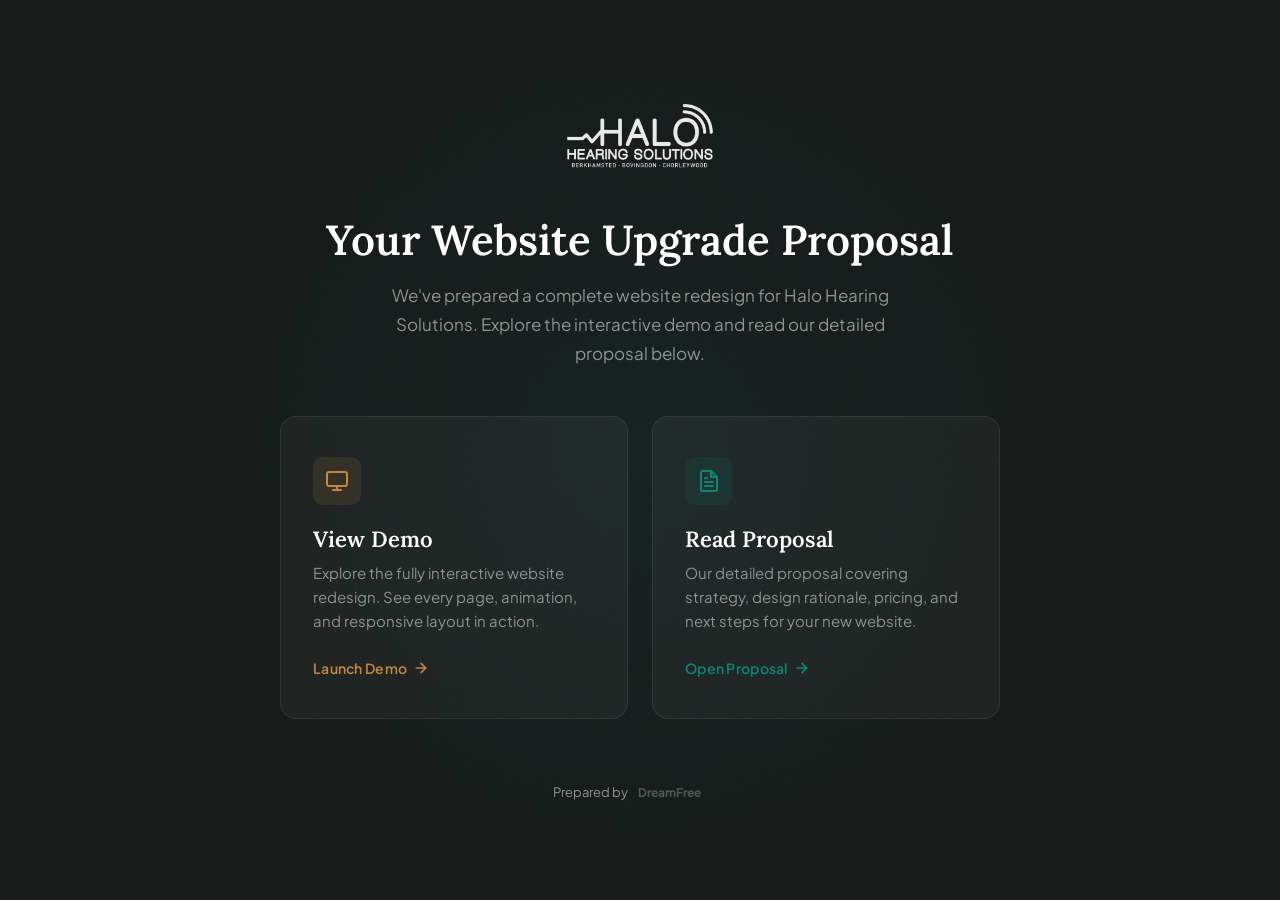
==== commit 0ecd2e4f: "Add proposal structure: splash page, proposal document, and demo navigation - Rename index.html to d" ====
--- a/index.html
+++ b/index.html
@@ -3,596 +3,308 @@
 <head>
   <meta charset="UTF-8">
   <meta name="viewport" content="width=device-width, initial-scale=1.0">
-  <title>Halo Hearing Solutions | Independent Hearing Care in Hertfordshire</title>
-  <meta name="description" content="Halo Hearing Solutions — independent, 5-star rated hearing care in Berkhamsted, Bovingdon &amp; Chorleywood. Ear wax removal, hearing tests &amp; hearing aids. HCPC registered.">
-  <meta property="og:title" content="Halo Hearing Solutions | Independent Hearing Care in Hertfordshire">
-  <meta property="og:description" content="Premium, independent hearing care across three Hertfordshire locations. 5-star Google rated. HCPC registered professionals.">
-  <meta property="og:type" content="website">
-  <link rel="icon" href="data:image/svg+xml,<svg xmlns='http://www.w3.org/2000/svg' viewBox='0 0 100 100'><text y='.9em' font-size='90'>👂</text></svg>">
+  <meta name="robots" content="noindex, nofollow">
+  <title>Halo Hearing Solutions | Website Proposal</title>
+  <link rel="icon" href="data:image/svg+xml,<svg xmlns='http://www.w3.org/2000/svg' viewBox='0 0 100 100'><text y='.9em' font-size='90'>&#x1F44B;</text></svg>">
   <link rel="preconnect" href="https://fonts.googleapis.com">
   <link rel="preconnect" href="https://fonts.gstatic.com" crossorigin>
-  <link href="https://fonts.googleapis.com/css2?family=Lora:ital,wght@0,400;0,500;0,600;0,700;1,400;1,600&family=Plus+Jakarta+Sans:wght@400;500;600;700&display=swap" rel="stylesheet">
-  <link rel="stylesheet" href="css/styles.css?v=5">
-  <script type="application/ld+json">
-  {
-    "@context": "https://schema.org",
-    "@type": "MedicalBusiness",
-    "name": "Halo Hearing Solutions",
-    "url": "https://halohs.co.uk",
-    "telephone": "+441442389949",
-    "email": "info@halohs.co.uk",
-    "description": "Independent hearing care practice in Hertfordshire offering ear wax removal, hearing assessments and hearing aids.",
-    "areaServed": "Hertfordshire, UK",
-    "aggregateRating": {
-      "@type": "AggregateRating",
-      "ratingValue": "5.0",
-      "reviewCount": "260"
-    },
-    "address": [
-      {
-        "@type": "PostalAddress",
-        "streetAddress": "81b High Street",
-        "addressLocality": "Berkhamsted",
-        "addressRegion": "Hertfordshire",
-        "postalCode": "HP4 2DE",
-        "addressCountry": "GB"
-      }
-    ],
-    "openingHours": "Mo-Fr 09:30-16:30"
-  }
-  </script>
+  <link href="https://fonts.googleapis.com/css2?family=Lora:ital,wght@0,400;0,500;0,600;0,700;1,400&family=Plus+Jakarta+Sans:wght@400;500;600;700&display=swap" rel="stylesheet">
+  <style>
+    *, *::before, *::after { margin: 0; padding: 0; box-sizing: border-box; }
+
+    :root {
+      --teal: #0C8577;
+      --teal-light: #E4F3F0;
+      --gold: #C4873E;
+      --gold-glow: rgba(196,135,62,0.25);
+      --dark: #161B1A;
+      --dark-card: #1A2422;
+      --cream: #FAF8F5;
+      --text: #3A3F3D;
+      --text-light: #6B716F;
+      --text-muted: #8E9391;
+      --border: rgba(255,255,255,0.08);
+      --font-heading: 'Lora', Georgia, serif;
+      --font-body: 'Plus Jakarta Sans', system-ui, sans-serif;
+      --radius: 16px;
+      --radius-sm: 10px;
+    }
+
+    body {
+      font-family: var(--font-body);
+      background: var(--dark);
+      color: #fff;
+      min-height: 100vh;
+      display: flex;
+      flex-direction: column;
+      align-items: center;
+      justify-content: center;
+      padding: 40px 24px;
+      position: relative;
+      overflow-x: hidden;
+    }
+
+    /* Background glow */
+    body::before {
+      content: '';
+      position: fixed;
+      top: 50%;
+      left: 50%;
+      transform: translate(-50%, -50%);
+      width: 800px;
+      height: 800px;
+      background: radial-gradient(circle, rgba(12,133,119,0.08) 0%, rgba(12,133,119,0.03) 40%, transparent 70%);
+      pointer-events: none;
+      z-index: 0;
+    }
+
+    /* SVG noise overlay */
+    body::after {
+      content: '';
+      position: fixed;
+      inset: 0;
+      background-image: url("data:image/svg+xml,%3Csvg viewBox='0 0 256 256' xmlns='http://www.w3.org/2000/svg'%3E%3Cfilter id='noise'%3E%3CfeTurbulence type='fractalNoise' baseFrequency='0.9' numOctaves='4' stitchTiles='stitch'/%3E%3C/filter%3E%3Crect width='100%25' height='100%25' filter='url(%23noise)' opacity='0.03'/%3E%3C/svg%3E");
+      pointer-events: none;
+      z-index: 0;
+      opacity: 0.5;
+    }
+
+    .splash-inner {
+      position: relative;
+      z-index: 1;
+      max-width: 720px;
+      width: 100%;
+      text-align: center;
+    }
+
+    /* Client logo */
+    .client-logo {
+      margin-bottom: 40px;
+      animation: fadeUp 0.8s ease both;
+    }
+    .client-logo img {
+      height: 72px;
+      width: auto;
+      filter: brightness(0) invert(1);
+      opacity: 0.9;
+    }
+
+    /* Headline */
+    .splash-headline {
+      font-family: var(--font-heading);
+      font-size: clamp(28px, 5vw, 42px);
+      font-weight: 600;
+      line-height: 1.2;
+      margin-bottom: 16px;
+      animation: fadeUp 0.8s ease 0.15s both;
+    }
+
+    .splash-intro {
+      font-size: 17px;
+      color: var(--text-muted);
+      line-height: 1.7;
+      margin-bottom: 48px;
+      max-width: 520px;
+      margin-left: auto;
+      margin-right: auto;
+      animation: fadeUp 0.8s ease 0.3s both;
+    }
+
+    /* Cards grid */
+    .splash-cards {
+      display: grid;
+      grid-template-columns: 1fr 1fr;
+      gap: 24px;
+      margin-bottom: 64px;
+    }
+
+    .splash-card {
+      background: rgba(255,255,255,0.04);
+      border: 1px solid var(--border);
+      border-radius: var(--radius);
+      padding: 40px 32px;
+      text-decoration: none;
+      color: #fff;
+      text-align: left;
+      transition: transform 0.35s cubic-bezier(0.16,1,0.3,1), border-color 0.35s ease, box-shadow 0.35s ease;
+      position: relative;
+      overflow: hidden;
+      animation: fadeUp 0.8s ease both;
+    }
+    .splash-card:nth-child(1) { animation-delay: 0.4s; }
+    .splash-card:nth-child(2) { animation-delay: 0.55s; }
+
+    .splash-card::before {
+      content: '';
+      position: absolute;
+      inset: 0;
+      opacity: 0;
+      transition: opacity 0.35s ease;
+      pointer-events: none;
+      border-radius: var(--radius);
+    }
+    .splash-card:nth-child(1)::before {
+      background: linear-gradient(135deg, rgba(196,135,62,0.06) 0%, transparent 60%);
+    }
+    .splash-card:nth-child(2)::before {
+      background: linear-gradient(135deg, rgba(12,133,119,0.06) 0%, transparent 60%);
+    }
+
+    .splash-card:hover {
+      transform: translateY(-4px);
+      border-color: rgba(255,255,255,0.15);
+      box-shadow: 0 16px 48px rgba(0,0,0,0.3);
+    }
+    .splash-card:hover::before {
+      opacity: 1;
+    }
+
+    .card-icon {
+      width: 48px;
+      height: 48px;
+      border-radius: var(--radius-sm);
+      display: flex;
+      align-items: center;
+      justify-content: center;
+      margin-bottom: 20px;
+    }
+    .splash-card:nth-child(1) .card-icon {
+      background: rgba(196,135,62,0.12);
+      color: var(--gold);
+    }
+    .splash-card:nth-child(2) .card-icon {
+      background: rgba(12,133,119,0.12);
+      color: var(--teal);
+    }
+    .card-icon svg {
+      width: 24px;
+      height: 24px;
+    }
+
+    .card-title {
+      font-family: var(--font-heading);
+      font-size: 22px;
+      font-weight: 600;
+      margin-bottom: 8px;
+    }
+
+    .card-desc {
+      font-size: 15px;
+      color: var(--text-muted);
+      line-height: 1.6;
+      margin-bottom: 24px;
+    }
+
+    .card-link {
+      display: inline-flex;
+      align-items: center;
+      gap: 6px;
+      font-size: 14px;
+      font-weight: 600;
+      letter-spacing: 0.02em;
+    }
+    .splash-card:nth-child(1) .card-link { color: var(--gold); }
+    .splash-card:nth-child(2) .card-link { color: var(--teal); }
+
+    .card-link svg {
+      width: 16px;
+      height: 16px;
+      transition: transform 0.25s ease;
+    }
+    .splash-card:hover .card-link svg {
+      transform: translateX(4px);
+    }
+
+    /* Footer */
+    .splash-footer {
+      animation: fadeUp 0.8s ease 0.7s both;
+      text-align: center;
+      color: var(--text-muted);
+      font-size: 13px;
+      display: flex;
+      align-items: center;
+      justify-content: center;
+      gap: 10px;
+    }
+    .splash-footer svg {
+      height: 18px;
+      width: auto;
+      opacity: 0.5;
+    }
+
+    /* Animations */
+    @keyframes fadeUp {
+      from {
+        opacity: 0;
+        transform: translateY(20px);
+      }
+      to {
+        opacity: 1;
+        transform: translateY(0);
+      }
+    }
+
+    /* Mobile */
+    @media (max-width: 600px) {
+      .splash-cards {
+        grid-template-columns: 1fr;
+      }
+      .splash-card {
+        padding: 32px 24px;
+      }
+      .client-logo img {
+        height: 56px;
+      }
+    }
+  </style>
 </head>
 <body>
-
-  <a href="#main" class="skip-link">Skip to main content</a>
-  <div class="scroll-progress" aria-hidden="true"></div>
-
-  <!-- ============ TOP BAR ============ -->
-  <div class="top-bar" role="banner">
-    <div class="top-bar-inner">
-      <div class="top-bar-phones">
-        <span>
-          <svg viewBox="0 0 24 24" fill="none" stroke="currentColor" stroke-width="2" stroke-linecap="round" stroke-linejoin="round"><path d="M22 16.92v3a2 2 0 0 1-2.18 2 19.79 19.79 0 0 1-8.63-3.07 19.5 19.5 0 0 1-6-6 19.79 19.79 0 0 1-3.07-8.67A2 2 0 0 1 4.11 2h3a2 2 0 0 1 2 1.72c.127.96.361 1.903.7 2.81a2 2 0 0 1-.45 2.11L8.09 9.91a16 16 0 0 0 6 6l1.27-1.27a2 2 0 0 1 2.11-.45c.907.339 1.85.573 2.81.7A2 2 0 0 1 22 16.92z"/></svg>
-          Berkhamsted: <a href="tel:01442389949">01442 389949</a>
+  <div class="splash-inner">
+
+    <!-- Client logo -->
+    <div class="client-logo">
+      <img src="images/logo.png" alt="Halo Hearing Solutions">
+    </div>
+
+    <!-- Headline -->
+    <h1 class="splash-headline">Your Website Upgrade Proposal</h1>
+    <p class="splash-intro">We've prepared a complete website redesign for Halo Hearing Solutions. Explore the interactive demo and read our detailed proposal below.</p>
+
+    <!-- Two cards -->
+    <div class="splash-cards">
+      <a href="demo.html" class="splash-card">
+        <div class="card-icon">
+          <svg viewBox="0 0 24 24" fill="none" stroke="currentColor" stroke-width="2" stroke-linecap="round" stroke-linejoin="round"><rect x="2" y="3" width="20" height="14" rx="2" ry="2"/><line x1="8" y1="21" x2="16" y2="21"/><line x1="12" y1="17" x2="12" y2="21"/></svg>
+        </div>
+        <div class="card-title">View Demo</div>
+        <p class="card-desc">Explore the fully interactive website redesign. See every page, animation, and responsive layout in action.</p>
+        <span class="card-link">
+          Launch Demo
+          <svg viewBox="0 0 24 24" fill="none" stroke="currentColor" stroke-width="2.5" stroke-linecap="round" stroke-linejoin="round"><line x1="5" y1="12" x2="19" y2="12"/><polyline points="12 5 19 12 12 19"/></svg>
         </span>
-        <span>
-          <svg viewBox="0 0 24 24" fill="none" stroke="currentColor" stroke-width="2" stroke-linecap="round" stroke-linejoin="round"><path d="M22 16.92v3a2 2 0 0 1-2.18 2 19.79 19.79 0 0 1-8.63-3.07 19.5 19.5 0 0 1-6-6 19.79 19.79 0 0 1-3.07-8.67A2 2 0 0 1 4.11 2h3a2 2 0 0 1 2 1.72c.127.96.361 1.903.7 2.81a2 2 0 0 1-.45 2.11L8.09 9.91a16 16 0 0 0 6 6l1.27-1.27a2 2 0 0 1 2.11-.45c.907.339 1.85.573 2.81.7A2 2 0 0 1 22 16.92z"/></svg>
-          Chorleywood: <a href="tel:01923616818">01923 616818</a>
+      </a>
+
+      <a href="proposal.html" class="splash-card">
+        <div class="card-icon">
+          <svg viewBox="0 0 24 24" fill="none" stroke="currentColor" stroke-width="2" stroke-linecap="round" stroke-linejoin="round"><path d="M14 2H6a2 2 0 0 0-2 2v16a2 2 0 0 0 2 2h12a2 2 0 0 0 2-2V8z"/><polyline points="14 2 14 8 20 8"/><line x1="16" y1="13" x2="8" y2="13"/><line x1="16" y1="17" x2="8" y2="17"/><polyline points="10 9 9 9 8 9"/></svg>
+        </div>
+        <div class="card-title">Read Proposal</div>
+        <p class="card-desc">Our detailed proposal covering strategy, design rationale, pricing, and next steps for your new website.</p>
+        <span class="card-link">
+          Open Proposal
+          <svg viewBox="0 0 24 24" fill="none" stroke="currentColor" stroke-width="2.5" stroke-linecap="round" stroke-linejoin="round"><line x1="5" y1="12" x2="19" y2="12"/><polyline points="12 5 19 12 12 19"/></svg>
         </span>
-      </div>
-      <div>
-        <span class="badge-hcpc">
-          <svg viewBox="0 0 24 24" fill="none" stroke="currentColor" stroke-width="2" stroke-linecap="round" stroke-linejoin="round"><path d="M12 22s8-4 8-10V5l-8-3-8 3v7c0 6 8 10 8 10z"/></svg>
-          HCPC Registered
-        </span>
-      </div>
+      </a>
     </div>
+
+    <!-- Footer -->
+    <div class="splash-footer">
+      Prepared by
+      <svg viewBox="0 0 120 24" fill="currentColor" xmlns="http://www.w3.org/2000/svg">
+        <text x="0" y="18" font-family="'Plus Jakarta Sans', system-ui, sans-serif" font-size="16" font-weight="700" fill="currentColor">DreamFree</text>
+      </svg>
+    </div>
+
   </div>
-
-  <!-- ============ HEADER ============ -->
-  <header class="header header--hero">
-    <div class="header-inner">
-      <a href="index.html" class="logo" aria-label="Halo Hearing Solutions — Home">
-        <svg class="logo-mark" viewBox="0 0 40 40" fill="none" xmlns="http://www.w3.org/2000/svg">
-          <path d="M20 4C11.16 4 4 11.16 4 20s7.16 16 16 16 16-7.16 16-16S28.84 4 20 4z" stroke="currentColor" stroke-width="2" fill="none" opacity="0.15"/>
-          <path d="M20 8c-6.63 0-12 5.37-12 12s5.37 12 12 12 12-5.37 12-12S26.63 8 20 8z" stroke="var(--teal)" stroke-width="2.5" fill="none"/>
-          <path d="M15 20a5 5 0 0 1 10 0" stroke="var(--gold)" stroke-width="2.5" stroke-linecap="round" fill="none"/>
-        </svg>
-        <div class="logo-text">
-          HALO
-          <span>Hearing Solutions</span>
-        </div>
-      </a>
-
-      <nav class="nav" aria-label="Main navigation">
-        <div class="nav-links">
-          <a href="index.html" class="active">Home</a>
-          <a href="ear-wax-removal.html">Ear Wax Removal</a>
-          <a href="hearing-loss.html">Hearing Loss</a>
-          <a href="about.html">About</a>
-          <a href="reviews.html">Reviews</a>
-          <a href="contact.html">Contact</a>
-        </div>
-        <div class="header-cta">
-          <a href="tel:01442389949" class="header-phone">
-            <svg viewBox="0 0 24 24" fill="none" stroke="currentColor" stroke-width="2" stroke-linecap="round" stroke-linejoin="round"><path d="M22 16.92v3a2 2 0 0 1-2.18 2 19.79 19.79 0 0 1-8.63-3.07 19.5 19.5 0 0 1-6-6 19.79 19.79 0 0 1-3.07-8.67A2 2 0 0 1 4.11 2h3a2 2 0 0 1 2 1.72c.127.96.361 1.903.7 2.81a2 2 0 0 1-.45 2.11L8.09 9.91a16 16 0 0 0 6 6l1.27-1.27a2 2 0 0 1 2.11-.45c.907.339 1.85.573 2.81.7A2 2 0 0 1 22 16.92z"/></svg>
-            01442 389949
-          </a>
-          <a href="https://halohs.co.uk/appointment-booking/" class="btn btn-primary btn-sm">Book Now</a>
-        </div>
-      </nav>
-
-      <button class="menu-toggle" aria-label="Open menu" aria-expanded="false" aria-controls="mobile-nav">
-        <span></span><span></span><span></span>
-      </button>
-    </div>
-  </header>
-
-  <!-- ============ MOBILE NAV ============ -->
-  <nav class="mobile-nav" id="mobile-nav" aria-label="Mobile navigation">
-    <a href="index.html" class="active">Home</a>
-    <a href="ear-wax-removal.html">Ear Wax Removal</a>
-    <a href="hearing-loss.html">Hearing Loss</a>
-    <a href="about.html">About</a>
-    <a href="reviews.html">Reviews</a>
-    <a href="contact.html">Contact</a>
-    <div class="mobile-nav-contact">
-      <a href="https://halohs.co.uk/appointment-booking/" class="btn btn-primary">Book Appointment</a>
-      <a href="tel:01442389949" class="btn btn-outline">Call Us</a>
-    </div>
-  </nav>
-
-  <!-- ============ HERO ============ -->
-  <section class="hero hero--home" id="hero">
-    <div class="hero-bg">
-      <img src="images/customer-in-shop.jpg" alt="A patient being welcomed at the Halo Hearing Solutions reception" loading="eager">
-    </div>
-    <div class="container">
-      <div class="hero-content--home">
-        <p class="subtitle">Independent Hearing Care in Hertfordshire</p>
-        <h1>Hear the moments that <em>matter most</em></h1>
-        <p>Warm, personal hearing care from HCPC registered audiologists. Three convenient Hertfordshire clinics, 5-star rated by over 260 patients. No pressure, just honest advice.</p>
-        <div class="hero-actions">
-          <a href="https://halohs.co.uk/appointment-booking/" class="btn btn-primary btn-lg">
-            <svg viewBox="0 0 24 24" fill="none" stroke="currentColor" stroke-width="2" stroke-linecap="round" stroke-linejoin="round"><rect x="3" y="4" width="18" height="18" rx="2" ry="2"/><line x1="16" y1="2" x2="16" y2="6"/><line x1="8" y1="2" x2="8" y2="6"/><line x1="3" y1="10" x2="21" y2="10"/></svg>
-            Book Ear Wax Removal
-          </a>
-          <a href="contact.html" class="btn btn-ghost btn-lg">Request Hearing Test</a>
-        </div>
-      </div>
-    </div>
-  </section>
-
-  <main id="main">
-
-    <!-- ============ TRUST BAR ============ -->
-    <div class="trust-bar">
-      <div class="container">
-        <div class="trust-items">
-          <div class="trust-item">
-            <div class="stars">
-              <svg viewBox="0 0 24 24" fill="currentColor"><path d="M12 2l3.09 6.26L22 9.27l-5 4.87 1.18 6.88L12 17.77l-6.18 3.25L7 14.14 2 9.27l6.91-1.01L12 2z"/></svg>
-              <svg viewBox="0 0 24 24" fill="currentColor"><path d="M12 2l3.09 6.26L22 9.27l-5 4.87 1.18 6.88L12 17.77l-6.18 3.25L7 14.14 2 9.27l6.91-1.01L12 2z"/></svg>
-              <svg viewBox="0 0 24 24" fill="currentColor"><path d="M12 2l3.09 6.26L22 9.27l-5 4.87 1.18 6.88L12 17.77l-6.18 3.25L7 14.14 2 9.27l6.91-1.01L12 2z"/></svg>
-              <svg viewBox="0 0 24 24" fill="currentColor"><path d="M12 2l3.09 6.26L22 9.27l-5 4.87 1.18 6.88L12 17.77l-6.18 3.25L7 14.14 2 9.27l6.91-1.01L12 2z"/></svg>
-              <svg viewBox="0 0 24 24" fill="currentColor"><path d="M12 2l3.09 6.26L22 9.27l-5 4.87 1.18 6.88L12 17.77l-6.18 3.25L7 14.14 2 9.27l6.91-1.01L12 2z"/></svg>
-            </div>
-            <strong>5.0</strong> from 260+ Google Reviews
-          </div>
-          <div class="trust-item">
-            <svg viewBox="0 0 24 24" fill="none" stroke="currentColor" stroke-width="2" stroke-linecap="round" stroke-linejoin="round"><path d="M12 22s8-4 8-10V5l-8-3-8 3v7c0 6 8 10 8 10z"/></svg>
-            HCPC Registered Professionals
-          </div>
-          <div class="trust-item">
-            <svg viewBox="0 0 24 24" fill="none" stroke="currentColor" stroke-width="2" stroke-linecap="round" stroke-linejoin="round"><path d="M21 10c0 7-9 13-9 13s-9-6-9-13a9 9 0 0 1 18 0z"/><circle cx="12" cy="10" r="3"/></svg>
-            3 Hertfordshire Locations
-          </div>
-          <div class="trust-item">
-            <svg viewBox="0 0 24 24" fill="none" stroke="currentColor" stroke-width="2" stroke-linecap="round" stroke-linejoin="round"><circle cx="12" cy="12" r="10"/><path d="M8 14s1.5 2 4 2 4-2 4-2"/><line x1="9" y1="9" x2="9.01" y2="9"/><line x1="15" y1="9" x2="15.01" y2="9"/></svg>
-            Family-Run &amp; Independent
-          </div>
-        </div>
-      </div>
-    </div>
-
-    <!-- ============ SERVICES ============ -->
-    <section class="bg-cream" id="services">
-      <div class="container">
-        <div class="text-center reveal">
-          <p class="subtitle">Our Services</p>
-          <h2>Expert hearing care, <em>close to home</em></h2>
-          <p class="section-intro">From quick ear wax removal to comprehensive hearing assessments, we provide the full range of audiological services with a personal touch.</p>
-        </div>
-
-        <div class="grid grid-3" style="margin-top: var(--sp-2xl);">
-          <div class="card service-card reveal reveal-delay-1">
-            <div class="card-icon">
-              <svg viewBox="0 0 24 24" fill="none" stroke="currentColor" stroke-width="2" stroke-linecap="round" stroke-linejoin="round"><path d="M12 1a3 3 0 0 0-3 3v8a3 3 0 0 0 6 0V4a3 3 0 0 0-3-3z"/><path d="M19 10v2a7 7 0 0 1-14 0v-2"/><line x1="12" y1="19" x2="12" y2="23"/><line x1="8" y1="23" x2="16" y2="23"/></svg>
-            </div>
-            <h4>Ear Wax Removal</h4>
-            <p>Safe, gentle microsuction with video otoscopy. Walk out hearing clearly — most appointments take just 20 minutes. From &pound;85.</p>
-            <a href="ear-wax-removal.html" class="btn btn-outline btn-sm">Learn More</a>
-          </div>
-
-          <div class="card service-card reveal reveal-delay-2">
-            <div class="card-icon">
-              <svg viewBox="0 0 24 24" fill="none" stroke="currentColor" stroke-width="2" stroke-linecap="round" stroke-linejoin="round"><path d="M2 12s3-7 10-7 10 7 10 7-3 7-10 7-10-7-10-7z"/><circle cx="12" cy="12" r="3"/></svg>
-            </div>
-            <h4>Hearing Assessments</h4>
-            <p>Thorough, professional audiological testing in a comfortable clinic setting. We take the time to truly understand your hearing.</p>
-            <a href="hearing-loss.html" class="btn btn-outline btn-sm">Learn More</a>
-          </div>
-
-          <div class="card service-card reveal reveal-delay-3">
-            <div class="card-icon">
-              <svg viewBox="0 0 24 24" fill="none" stroke="currentColor" stroke-width="2" stroke-linecap="round" stroke-linejoin="round"><circle cx="12" cy="12" r="10"/><path d="M8 14s1.5 2 4 2 4-2 4-2"/><line x1="9" y1="9" x2="9.01" y2="9"/><line x1="15" y1="9" x2="15.01" y2="9"/></svg>
-            </div>
-            <h4>Hearing Aids</h4>
-            <p>The latest digital hearing aids, expertly fitted and fine-tuned to your lifestyle. Ongoing support and adjustments included.</p>
-            <a href="hearing-loss.html" class="btn btn-outline btn-sm">Learn More</a>
-          </div>
-        </div>
-      </div>
-    </section>
-
-    <!-- ============ WHY HALO (Split Content) ============ -->
-    <section class="bg-white">
-      <div class="container">
-        <div class="content-split">
-          <div class="content-image reveal">
-            <img src="images/shopfront.jpg" alt="The Halo Hearing Solutions clinic in Berkhamsted" loading="lazy">
-          </div>
-          <div class="reveal">
-            <p class="subtitle">Why Choose Halo</p>
-            <h2>Your hearing matters. <em>So do you.</em></h2>
-            <p>We&rsquo;re not a high-street chain. We&rsquo;re not the NHS. We&rsquo;re a family-run practice that treats every patient like a neighbour — because many of you are.</p>
-            <p>At Halo, you&rsquo;ll never feel rushed, pressured, or like just another appointment. Our HCPC registered audiologists take the time to listen, explain, and find the right solution for you.</p>
-            <div style="margin-top: var(--sp-xl);">
-              <a href="about.html" class="btn btn-teal">About Our Practice</a>
-            </div>
-          </div>
-        </div>
-      </div>
-    </section>
-
-    <!-- ============ OUR PROMISE ============ -->
-    <section class="bg-cream">
-      <div class="container">
-        <div class="text-center reveal">
-          <p class="subtitle">Our Promise</p>
-          <h2>What you can <em>always</em> expect</h2>
-        </div>
-
-        <div class="promise-grid" style="margin-top: var(--sp-2xl);">
-          <div class="promise-item reveal reveal-delay-1">
-            <div class="promise-icon">
-              <svg viewBox="0 0 24 24" fill="none" stroke="currentColor" stroke-width="2" stroke-linecap="round" stroke-linejoin="round"><path d="M20.84 4.61a5.5 5.5 0 0 0-7.78 0L12 5.67l-1.06-1.06a5.5 5.5 0 0 0-7.78 7.78l1.06 1.06L12 21.23l7.78-7.78 1.06-1.06a5.5 5.5 0 0 0 0-7.78z"/></svg>
-            </div>
-            <h4>A Warm Welcome</h4>
-            <p>From the moment you walk through our door, you&rsquo;ll feel at ease. A cuppa, a chat, and genuine warmth.</p>
-          </div>
-
-          <div class="promise-item reveal reveal-delay-2">
-            <div class="promise-icon">
-              <svg viewBox="0 0 24 24" fill="none" stroke="currentColor" stroke-width="2" stroke-linecap="round" stroke-linejoin="round"><path d="M12 22s8-4 8-10V5l-8-3-8 3v7c0 6 8 10 8 10z"/></svg>
-            </div>
-            <h4>Honest Advice</h4>
-            <p>If you don&rsquo;t need a hearing aid, we&rsquo;ll tell you. We only recommend what&rsquo;s truly right for you.</p>
-          </div>
-
-          <div class="promise-item reveal reveal-delay-3">
-            <div class="promise-icon">
-              <svg viewBox="0 0 24 24" fill="none" stroke="currentColor" stroke-width="2" stroke-linecap="round" stroke-linejoin="round"><circle cx="12" cy="12" r="10"/><line x1="12" y1="8" x2="12" y2="12"/><line x1="12" y1="16" x2="12.01" y2="16"/></svg>
-            </div>
-            <h4>No Pressure to Buy</h4>
-            <p>We never use hard-sell tactics. Take your time, ask questions, and decide when you&rsquo;re ready.</p>
-          </div>
-
-          <div class="promise-item reveal reveal-delay-1">
-            <div class="promise-icon">
-              <svg viewBox="0 0 24 24" fill="none" stroke="currentColor" stroke-width="2" stroke-linecap="round" stroke-linejoin="round"><polyline points="22 12 18 12 15 21 9 3 6 12 2 12"/></svg>
-            </div>
-            <h4>Best Equipment</h4>
-            <p>We invest in the latest clinical technology so you get the most accurate diagnosis and treatment.</p>
-          </div>
-
-          <div class="promise-item reveal reveal-delay-2">
-            <div class="promise-icon">
-              <svg viewBox="0 0 24 24" fill="none" stroke="currentColor" stroke-width="2" stroke-linecap="round" stroke-linejoin="round"><path d="M17 21v-2a4 4 0 0 0-4-4H5a4 4 0 0 0-4 4v2"/><circle cx="9" cy="7" r="4"/><path d="M23 21v-2a4 4 0 0 0-3-3.87"/><path d="M16 3.13a4 4 0 0 1 0 7.75"/></svg>
-            </div>
-            <h4>Long-Term Care</h4>
-            <p>We&rsquo;re here for the long haul — follow-ups, adjustments, and support whenever you need us.</p>
-          </div>
-
-          <div class="promise-item reveal reveal-delay-3">
-            <div class="promise-icon">
-              <svg viewBox="0 0 24 24" fill="none" stroke="currentColor" stroke-width="2" stroke-linecap="round" stroke-linejoin="round"><path d="M21 10c0 7-9 13-9 13s-9-6-9-13a9 9 0 0 1 18 0z"/><circle cx="12" cy="10" r="3"/></svg>
-            </div>
-            <h4>Local &amp; Accessible</h4>
-            <p>Three convenient Hertfordshire clinics plus home visits available for those who need them.</p>
-          </div>
-        </div>
-      </div>
-    </section>
-
-    <!-- ============ REVIEWS CAROUSEL ============ -->
-    <section class="bg-white" id="reviews">
-      <div class="container">
-        <div class="text-center reveal">
-          <p class="subtitle">Patient Reviews</p>
-          <h2>Trusted by <em>your neighbours</em></h2>
-          <p class="section-intro">Don&rsquo;t just take our word for it. Here&rsquo;s what our patients across Hertfordshire have to say.</p>
-        </div>
-
-        <div class="review-carousel reveal" style="margin-top: var(--sp-2xl);" tabindex="0" role="region" aria-label="Patient reviews carousel">
-          <div class="review-carousel-track">
-            <div class="review-carousel-slide">
-              <div class="review-card review-featured">
-                <div class="review-stars">
-                  <svg viewBox="0 0 24 24" fill="currentColor"><path d="M12 2l3.09 6.26L22 9.27l-5 4.87 1.18 6.88L12 17.77l-6.18 3.25L7 14.14 2 9.27l6.91-1.01L12 2z"/></svg>
-                  <svg viewBox="0 0 24 24" fill="currentColor"><path d="M12 2l3.09 6.26L22 9.27l-5 4.87 1.18 6.88L12 17.77l-6.18 3.25L7 14.14 2 9.27l6.91-1.01L12 2z"/></svg>
-                  <svg viewBox="0 0 24 24" fill="currentColor"><path d="M12 2l3.09 6.26L22 9.27l-5 4.87 1.18 6.88L12 17.77l-6.18 3.25L7 14.14 2 9.27l6.91-1.01L12 2z"/></svg>
-                  <svg viewBox="0 0 24 24" fill="currentColor"><path d="M12 2l3.09 6.26L22 9.27l-5 4.87 1.18 6.88L12 17.77l-6.18 3.25L7 14.14 2 9.27l6.91-1.01L12 2z"/></svg>
-                  <svg viewBox="0 0 24 24" fill="currentColor"><path d="M12 2l3.09 6.26L22 9.27l-5 4.87 1.18 6.88L12 17.77l-6.18 3.25L7 14.14 2 9.27l6.91-1.01L12 2z"/></svg>
-                </div>
-                <blockquote>&ldquo;I was incredibly anxious about having my ears syringed, but the team at Halo were absolutely wonderful. They explained everything clearly, were so gentle, and the relief was instant. I could hear perfectly again within minutes. Cannot recommend them highly enough.&rdquo;</blockquote>
-                <cite>Sarah M.</cite>
-                <div class="review-source">
-                  <svg viewBox="0 0 24 24" fill="none" stroke="currentColor" stroke-width="2" stroke-linecap="round" stroke-linejoin="round"><path d="M21 10c0 7-9 13-9 13s-9-6-9-13a9 9 0 0 1 18 0z"/><circle cx="12" cy="10" r="3"/></svg>
-                  Google Review — Berkhamsted
-                </div>
-              </div>
-            </div>
-            <div class="review-carousel-slide">
-              <div class="review-card review-featured">
-                <div class="review-stars">
-                  <svg viewBox="0 0 24 24" fill="currentColor"><path d="M12 2l3.09 6.26L22 9.27l-5 4.87 1.18 6.88L12 17.77l-6.18 3.25L7 14.14 2 9.27l6.91-1.01L12 2z"/></svg>
-                  <svg viewBox="0 0 24 24" fill="currentColor"><path d="M12 2l3.09 6.26L22 9.27l-5 4.87 1.18 6.88L12 17.77l-6.18 3.25L7 14.14 2 9.27l6.91-1.01L12 2z"/></svg>
-                  <svg viewBox="0 0 24 24" fill="currentColor"><path d="M12 2l3.09 6.26L22 9.27l-5 4.87 1.18 6.88L12 17.77l-6.18 3.25L7 14.14 2 9.27l6.91-1.01L12 2z"/></svg>
-                  <svg viewBox="0 0 24 24" fill="currentColor"><path d="M12 2l3.09 6.26L22 9.27l-5 4.87 1.18 6.88L12 17.77l-6.18 3.25L7 14.14 2 9.27l6.91-1.01L12 2z"/></svg>
-                  <svg viewBox="0 0 24 24" fill="currentColor"><path d="M12 2l3.09 6.26L22 9.27l-5 4.87 1.18 6.88L12 17.77l-6.18 3.25L7 14.14 2 9.27l6.91-1.01L12 2z"/></svg>
-                </div>
-                <blockquote>&ldquo;My father is 89 and quite frail. The care and patience shown by the team was exceptional. They treated him with such dignity and kindness. His hearing aids have given him a new lease of life — he can join family conversations again.&rdquo;</blockquote>
-                <cite>James T.</cite>
-                <div class="review-source">
-                  <svg viewBox="0 0 24 24" fill="none" stroke="currentColor" stroke-width="2" stroke-linecap="round" stroke-linejoin="round"><path d="M21 10c0 7-9 13-9 13s-9-6-9-13a9 9 0 0 1 18 0z"/><circle cx="12" cy="10" r="3"/></svg>
-                  Google Review — Bovingdon
-                </div>
-              </div>
-            </div>
-            <div class="review-carousel-slide">
-              <div class="review-card review-featured">
-                <div class="review-stars">
-                  <svg viewBox="0 0 24 24" fill="currentColor"><path d="M12 2l3.09 6.26L22 9.27l-5 4.87 1.18 6.88L12 17.77l-6.18 3.25L7 14.14 2 9.27l6.91-1.01L12 2z"/></svg>
-                  <svg viewBox="0 0 24 24" fill="currentColor"><path d="M12 2l3.09 6.26L22 9.27l-5 4.87 1.18 6.88L12 17.77l-6.18 3.25L7 14.14 2 9.27l6.91-1.01L12 2z"/></svg>
-                  <svg viewBox="0 0 24 24" fill="currentColor"><path d="M12 2l3.09 6.26L22 9.27l-5 4.87 1.18 6.88L12 17.77l-6.18 3.25L7 14.14 2 9.27l6.91-1.01L12 2z"/></svg>
-                  <svg viewBox="0 0 24 24" fill="currentColor"><path d="M12 2l3.09 6.26L22 9.27l-5 4.87 1.18 6.88L12 17.77l-6.18 3.25L7 14.14 2 9.27l6.91-1.01L12 2z"/></svg>
-                  <svg viewBox="0 0 24 24" fill="currentColor"><path d="M12 2l3.09 6.26L22 9.27l-5 4.87 1.18 6.88L12 17.77l-6.18 3.25L7 14.14 2 9.27l6.91-1.01L12 2z"/></svg>
-                </div>
-                <blockquote>&ldquo;Booked in for ear wax removal — the whole process was quick, painless and professional. No hard sell for hearing aids, just genuine advice. The difference was immediate. Will definitely come back and recommend to everyone.&rdquo;</blockquote>
-                <cite>David R.</cite>
-                <div class="review-source">
-                  <svg viewBox="0 0 24 24" fill="none" stroke="currentColor" stroke-width="2" stroke-linecap="round" stroke-linejoin="round"><path d="M21 10c0 7-9 13-9 13s-9-6-9-13a9 9 0 0 1 18 0z"/><circle cx="12" cy="10" r="3"/></svg>
-                  Google Review — Chorleywood
-                </div>
-              </div>
-            </div>
-          </div>
-
-          <div class="carousel-controls">
-            <button class="carousel-btn carousel-btn--prev" aria-label="Previous review">
-              <svg viewBox="0 0 24 24" fill="none" stroke="currentColor" stroke-width="2" stroke-linecap="round" stroke-linejoin="round"><polyline points="15 18 9 12 15 6"/></svg>
-            </button>
-            <div class="carousel-dots">
-              <button class="carousel-dot active" aria-label="Go to review 1"></button>
-              <button class="carousel-dot" aria-label="Go to review 2"></button>
-              <button class="carousel-dot" aria-label="Go to review 3"></button>
-            </div>
-            <button class="carousel-btn carousel-btn--next" aria-label="Next review">
-              <svg viewBox="0 0 24 24" fill="none" stroke="currentColor" stroke-width="2" stroke-linecap="round" stroke-linejoin="round"><polyline points="9 18 15 12 9 6"/></svg>
-            </button>
-          </div>
-        </div>
-
-        <div class="text-center" style="margin-top: var(--sp-xl);">
-          <a href="reviews.html" class="btn btn-outline">Read All Reviews</a>
-        </div>
-      </div>
-    </section>
-
-    <!-- ============ HEARING AIDS SPLIT ============ -->
-    <section class="bg-white">
-      <div class="container">
-        <div class="content-split reverse">
-          <div class="content-image reveal">
-            <img src="images/hearingaid.jpg" alt="Modern hearing aids — small, discreet, and powerful" loading="lazy">
-          </div>
-          <div class="reveal">
-            <p class="subtitle">Hearing Aids</p>
-            <h2>Tiny technology, <em>huge difference</em></h2>
-            <p>Today&rsquo;s hearing aids are remarkably small, beautifully designed, and packed with clever technology. Many are virtually invisible.</p>
-            <p>We work with all the leading manufacturers to find the perfect match for your hearing profile, lifestyle, and budget. And we&rsquo;ll never pressure you into a purchase.</p>
-            <div style="margin-top: var(--sp-xl);">
-              <a href="hearing-loss.html" class="btn btn-teal">Explore Hearing Solutions</a>
-            </div>
-          </div>
-        </div>
-      </div>
-    </section>
-
-    <!-- ============ STATS ============ -->
-    <section class="bg-dark compact">
-      <div class="container">
-        <div class="stats-row reveal">
-          <div>
-            <div class="stat-number" data-count="5.0" data-suffix="">5.0</div>
-            <div class="stat-label">Google Star Rating</div>
-          </div>
-          <div>
-            <div class="stat-number" data-count="260" data-suffix="+">260+</div>
-            <div class="stat-label">5-Star Reviews</div>
-          </div>
-          <div>
-            <div class="stat-number" data-count="3" data-suffix="">3</div>
-            <div class="stat-label">Hertfordshire Clinics</div>
-          </div>
-          <div>
-            <div class="stat-number" data-count="15" data-suffix="+">15+</div>
-            <div class="stat-label">Years of Experience</div>
-          </div>
-        </div>
-      </div>
-    </section>
-
-    <!-- ============ LOCATIONS ============ -->
-    <section class="bg-cream" id="locations">
-      <div class="container">
-        <div class="text-center reveal">
-          <p class="subtitle">Our Clinics</p>
-          <h2>Three locations <em>across Hertfordshire</em></h2>
-          <p class="section-intro">All clinics are open Monday to Friday, 9:30am &ndash; 4:30pm. Home visits available on request.</p>
-        </div>
-
-        <div class="grid grid-3" style="margin-top: var(--sp-2xl);">
-          <div class="location-card reveal reveal-delay-1">
-            <span class="location-tag">Flagship</span>
-            <h4>
-              <svg viewBox="0 0 24 24" fill="none" stroke="currentColor" stroke-width="2" stroke-linecap="round" stroke-linejoin="round"><path d="M21 10c0 7-9 13-9 13s-9-6-9-13a9 9 0 0 1 18 0z"/><circle cx="12" cy="10" r="3"/></svg>
-              Berkhamsted
-            </h4>
-            <div class="location-detail">
-              <svg viewBox="0 0 24 24" fill="none" stroke="currentColor" stroke-width="2" stroke-linecap="round" stroke-linejoin="round"><path d="M21 10c0 7-9 13-9 13s-9-6-9-13a9 9 0 0 1 18 0z"/><circle cx="12" cy="10" r="3"/></svg>
-              81b High Street, HP4 2DE
-            </div>
-            <div class="location-detail">
-              <svg viewBox="0 0 24 24" fill="none" stroke="currentColor" stroke-width="2" stroke-linecap="round" stroke-linejoin="round"><path d="M22 16.92v3a2 2 0 0 1-2.18 2 19.79 19.79 0 0 1-8.63-3.07 19.5 19.5 0 0 1-6-6 19.79 19.79 0 0 1-3.07-8.67A2 2 0 0 1 4.11 2h3a2 2 0 0 1 2 1.72c.127.96.361 1.903.7 2.81a2 2 0 0 1-.45 2.11L8.09 9.91a16 16 0 0 0 6 6l1.27-1.27a2 2 0 0 1 2.11-.45c.907.339 1.85.573 2.81.7A2 2 0 0 1 22 16.92z"/></svg>
-              <a href="tel:01442389949">01442 389949</a>
-            </div>
-            <div class="location-detail">
-              <svg viewBox="0 0 24 24" fill="none" stroke="currentColor" stroke-width="2" stroke-linecap="round" stroke-linejoin="round"><circle cx="12" cy="12" r="10"/><polyline points="12 6 12 12 16 14"/></svg>
-              Mon&ndash;Fri: 9:30am &ndash; 4:30pm
-            </div>
-          </div>
-
-          <div class="location-card reveal reveal-delay-2">
-            <h4>
-              <svg viewBox="0 0 24 24" fill="none" stroke="currentColor" stroke-width="2" stroke-linecap="round" stroke-linejoin="round"><path d="M21 10c0 7-9 13-9 13s-9-6-9-13a9 9 0 0 1 18 0z"/><circle cx="12" cy="10" r="3"/></svg>
-              Bovingdon
-            </h4>
-            <div class="location-detail">
-              <svg viewBox="0 0 24 24" fill="none" stroke="currentColor" stroke-width="2" stroke-linecap="round" stroke-linejoin="round"><path d="M21 10c0 7-9 13-9 13s-9-6-9-13a9 9 0 0 1 18 0z"/><circle cx="12" cy="10" r="3"/></svg>
-              Bovingdon, Hertfordshire
-            </div>
-            <div class="location-detail">
-              <svg viewBox="0 0 24 24" fill="none" stroke="currentColor" stroke-width="2" stroke-linecap="round" stroke-linejoin="round"><path d="M22 16.92v3a2 2 0 0 1-2.18 2 19.79 19.79 0 0 1-8.63-3.07 19.5 19.5 0 0 1-6-6 19.79 19.79 0 0 1-3.07-8.67A2 2 0 0 1 4.11 2h3a2 2 0 0 1 2 1.72c.127.96.361 1.903.7 2.81a2 2 0 0 1-.45 2.11L8.09 9.91a16 16 0 0 0 6 6l1.27-1.27a2 2 0 0 1 2.11-.45c.907.339 1.85.573 2.81.7A2 2 0 0 1 22 16.92z"/></svg>
-              <a href="tel:01442389949">01442 389949</a>
-            </div>
-            <div class="location-detail">
-              <svg viewBox="0 0 24 24" fill="none" stroke="currentColor" stroke-width="2" stroke-linecap="round" stroke-linejoin="round"><circle cx="12" cy="12" r="10"/><polyline points="12 6 12 12 16 14"/></svg>
-              Mon&ndash;Fri: 9:30am &ndash; 4:30pm
-            </div>
-          </div>
-
-          <div class="location-card reveal reveal-delay-3">
-            <h4>
-              <svg viewBox="0 0 24 24" fill="none" stroke="currentColor" stroke-width="2" stroke-linecap="round" stroke-linejoin="round"><path d="M21 10c0 7-9 13-9 13s-9-6-9-13a9 9 0 0 1 18 0z"/><circle cx="12" cy="10" r="3"/></svg>
-              Chorleywood
-            </h4>
-            <div class="location-detail">
-              <svg viewBox="0 0 24 24" fill="none" stroke="currentColor" stroke-width="2" stroke-linecap="round" stroke-linejoin="round"><path d="M21 10c0 7-9 13-9 13s-9-6-9-13a9 9 0 0 1 18 0z"/><circle cx="12" cy="10" r="3"/></svg>
-              Chorleywood, Hertfordshire
-            </div>
-            <div class="location-detail">
-              <svg viewBox="0 0 24 24" fill="none" stroke="currentColor" stroke-width="2" stroke-linecap="round" stroke-linejoin="round"><path d="M22 16.92v3a2 2 0 0 1-2.18 2 19.79 19.79 0 0 1-8.63-3.07 19.5 19.5 0 0 1-6-6 19.79 19.79 0 0 1-3.07-8.67A2 2 0 0 1 4.11 2h3a2 2 0 0 1 2 1.72c.127.96.361 1.903.7 2.81a2 2 0 0 1-.45 2.11L8.09 9.91a16 16 0 0 0 6 6l1.27-1.27a2 2 0 0 1 2.11-.45c.907.339 1.85.573 2.81.7A2 2 0 0 1 22 16.92z"/></svg>
-              <a href="tel:01923616818">01923 616818</a>
-            </div>
-            <div class="location-detail">
-              <svg viewBox="0 0 24 24" fill="none" stroke="currentColor" stroke-width="2" stroke-linecap="round" stroke-linejoin="round"><circle cx="12" cy="12" r="10"/><polyline points="12 6 12 12 16 14"/></svg>
-              Mon&ndash;Fri: 9:30am &ndash; 4:30pm
-            </div>
-          </div>
-        </div>
-      </div>
-    </section>
-
-    <!-- ============ CTA BANNER ============ -->
-    <section class="bg-white">
-      <div class="container">
-        <div class="cta-banner reveal">
-          <p class="subtitle">Ready to Hear Better?</p>
-          <h2>Book your appointment today</h2>
-          <p>Whether it&rsquo;s ear wax removal or a hearing assessment, we&rsquo;re here to help. Online booking available, or call us directly.</p>
-          <div class="cta-actions">
-            <a href="https://halohs.co.uk/appointment-booking/" class="btn btn-primary btn-lg">
-              <svg viewBox="0 0 24 24" fill="none" stroke="currentColor" stroke-width="2" stroke-linecap="round" stroke-linejoin="round"><rect x="3" y="4" width="18" height="18" rx="2" ry="2"/><line x1="16" y1="2" x2="16" y2="6"/><line x1="8" y1="2" x2="8" y2="6"/><line x1="3" y1="10" x2="21" y2="10"/></svg>
-              Book Online
-            </a>
-            <a href="tel:01442389949" class="btn btn-white btn-lg">
-              <svg viewBox="0 0 24 24" fill="none" stroke="currentColor" stroke-width="2" stroke-linecap="round" stroke-linejoin="round"><path d="M22 16.92v3a2 2 0 0 1-2.18 2 19.79 19.79 0 0 1-8.63-3.07 19.5 19.5 0 0 1-6-6 19.79 19.79 0 0 1-3.07-8.67A2 2 0 0 1 4.11 2h3a2 2 0 0 1 2 1.72c.127.96.361 1.903.7 2.81a2 2 0 0 1-.45 2.11L8.09 9.91a16 16 0 0 0 6 6l1.27-1.27a2 2 0 0 1 2.11-.45c.907.339 1.85.573 2.81.7A2 2 0 0 1 22 16.92z"/></svg>
-              Call 01442 389949
-            </a>
-          </div>
-        </div>
-      </div>
-    </section>
-
-  </main>
-
-  <!-- ============ FOOTER ============ -->
-  <footer class="footer">
-    <div class="container">
-      <div class="footer-grid">
-        <div class="footer-about">
-          <div class="logo-text">
-            HALO
-            <span>Hearing Solutions</span>
-          </div>
-          <p>Independent, family-run hearing care across Hertfordshire. Providing honest, personal audiology services since day one.</p>
-          <div class="footer-hcpc">
-            <svg viewBox="0 0 24 24" fill="none" stroke="currentColor" stroke-width="2" stroke-linecap="round" stroke-linejoin="round"><path d="M12 22s8-4 8-10V5l-8-3-8 3v7c0 6 8 10 8 10z"/></svg>
-            HCPC Registered
-          </div>
-        </div>
-
-        <div>
-          <h4>Quick Links</h4>
-          <ul class="footer-links">
-            <li><a href="index.html">Home</a></li>
-            <li><a href="ear-wax-removal.html">Ear Wax Removal</a></li>
-            <li><a href="hearing-loss.html">Hearing Loss &amp; Aids</a></li>
-            <li><a href="about.html">About Us</a></li>
-            <li><a href="reviews.html">Reviews</a></li>
-            <li><a href="contact.html">Contact</a></li>
-            <li><a href="https://halohs.co.uk/appointment-booking/">Book Online</a></li>
-          </ul>
-        </div>
-
-        <div>
-          <h4>Get in Touch</h4>
-          <ul class="footer-contact">
-            <li>
-              <svg viewBox="0 0 24 24" fill="none" stroke="currentColor" stroke-width="2" stroke-linecap="round" stroke-linejoin="round"><path d="M22 16.92v3a2 2 0 0 1-2.18 2 19.79 19.79 0 0 1-8.63-3.07 19.5 19.5 0 0 1-6-6 19.79 19.79 0 0 1-3.07-8.67A2 2 0 0 1 4.11 2h3a2 2 0 0 1 2 1.72c.127.96.361 1.903.7 2.81a2 2 0 0 1-.45 2.11L8.09 9.91a16 16 0 0 0 6 6l1.27-1.27a2 2 0 0 1 2.11-.45c.907.339 1.85.573 2.81.7A2 2 0 0 1 22 16.92z"/></svg>
-              <div>
-                <a href="tel:01442389949">01442 389949</a><br>
-                <small>Berkhamsted &amp; Bovingdon</small>
-              </div>
-            </li>
-            <li>
-              <svg viewBox="0 0 24 24" fill="none" stroke="currentColor" stroke-width="2" stroke-linecap="round" stroke-linejoin="round"><path d="M22 16.92v3a2 2 0 0 1-2.18 2 19.79 19.79 0 0 1-8.63-3.07 19.5 19.5 0 0 1-6-6 19.79 19.79 0 0 1-3.07-8.67A2 2 0 0 1 4.11 2h3a2 2 0 0 1 2 1.72c.127.96.361 1.903.7 2.81a2 2 0 0 1-.45 2.11L8.09 9.91a16 16 0 0 0 6 6l1.27-1.27a2 2 0 0 1 2.11-.45c.907.339 1.85.573 2.81.7A2 2 0 0 1 22 16.92z"/></svg>
-              <div>
-                <a href="tel:01923616818">01923 616818</a><br>
-                <small>Chorleywood</small>
-              </div>
-            </li>
-            <li>
-              <svg viewBox="0 0 24 24" fill="none" stroke="currentColor" stroke-width="2" stroke-linecap="round" stroke-linejoin="round"><path d="M4 4h16c1.1 0 2 .9 2 2v12c0 1.1-.9 2-2 2H4c-1.1 0-2-.9-2-2V6c0-1.1.9-2 2-2z"/><polyline points="22,6 12,13 2,6"/></svg>
-              <div>
-                <a href="mailto:info@halohs.co.uk">info@halohs.co.uk</a>
-              </div>
-            </li>
-          </ul>
-        </div>
-      </div>
-
-      <div class="footer-bottom">
-        <span>&copy; 2025 Halo Hearing Solutions. All rights reserved.</span>
-        <span>Designed with care in Hertfordshire</span>
-      </div>
-    </div>
-  </footer>
-
-  <!-- ============ STICKY CTA BAR (Mobile) ============ -->
-  <div class="sticky-cta-bar" aria-label="Quick actions">
-    <a href="https://halohs.co.uk/appointment-booking/">
-      <svg viewBox="0 0 24 24" fill="none" stroke="currentColor" stroke-width="2" stroke-linecap="round" stroke-linejoin="round"><rect x="3" y="4" width="18" height="18" rx="2" ry="2"/><line x1="16" y1="2" x2="16" y2="6"/><line x1="8" y1="2" x2="8" y2="6"/><line x1="3" y1="10" x2="21" y2="10"/></svg>
-      Book Now
-    </a>
-    <a href="tel:01442389949">
-      <svg viewBox="0 0 24 24" fill="none" stroke="currentColor" stroke-width="2" stroke-linecap="round" stroke-linejoin="round"><path d="M22 16.92v3a2 2 0 0 1-2.18 2 19.79 19.79 0 0 1-8.63-3.07 19.5 19.5 0 0 1-6-6 19.79 19.79 0 0 1-3.07-8.67A2 2 0 0 1 4.11 2h3a2 2 0 0 1 2 1.72c.127.96.361 1.903.7 2.81a2 2 0 0 1-.45 2.11L8.09 9.91a16 16 0 0 0 6 6l1.27-1.27a2 2 0 0 1 2.11-.45c.907.339 1.85.573 2.81.7A2 2 0 0 1 22 16.92z"/></svg>
-      Call Us
-    </a>
-  </div>
-
-  <script src="js/main.js?v=5"></script>
 </body>
 </html>
